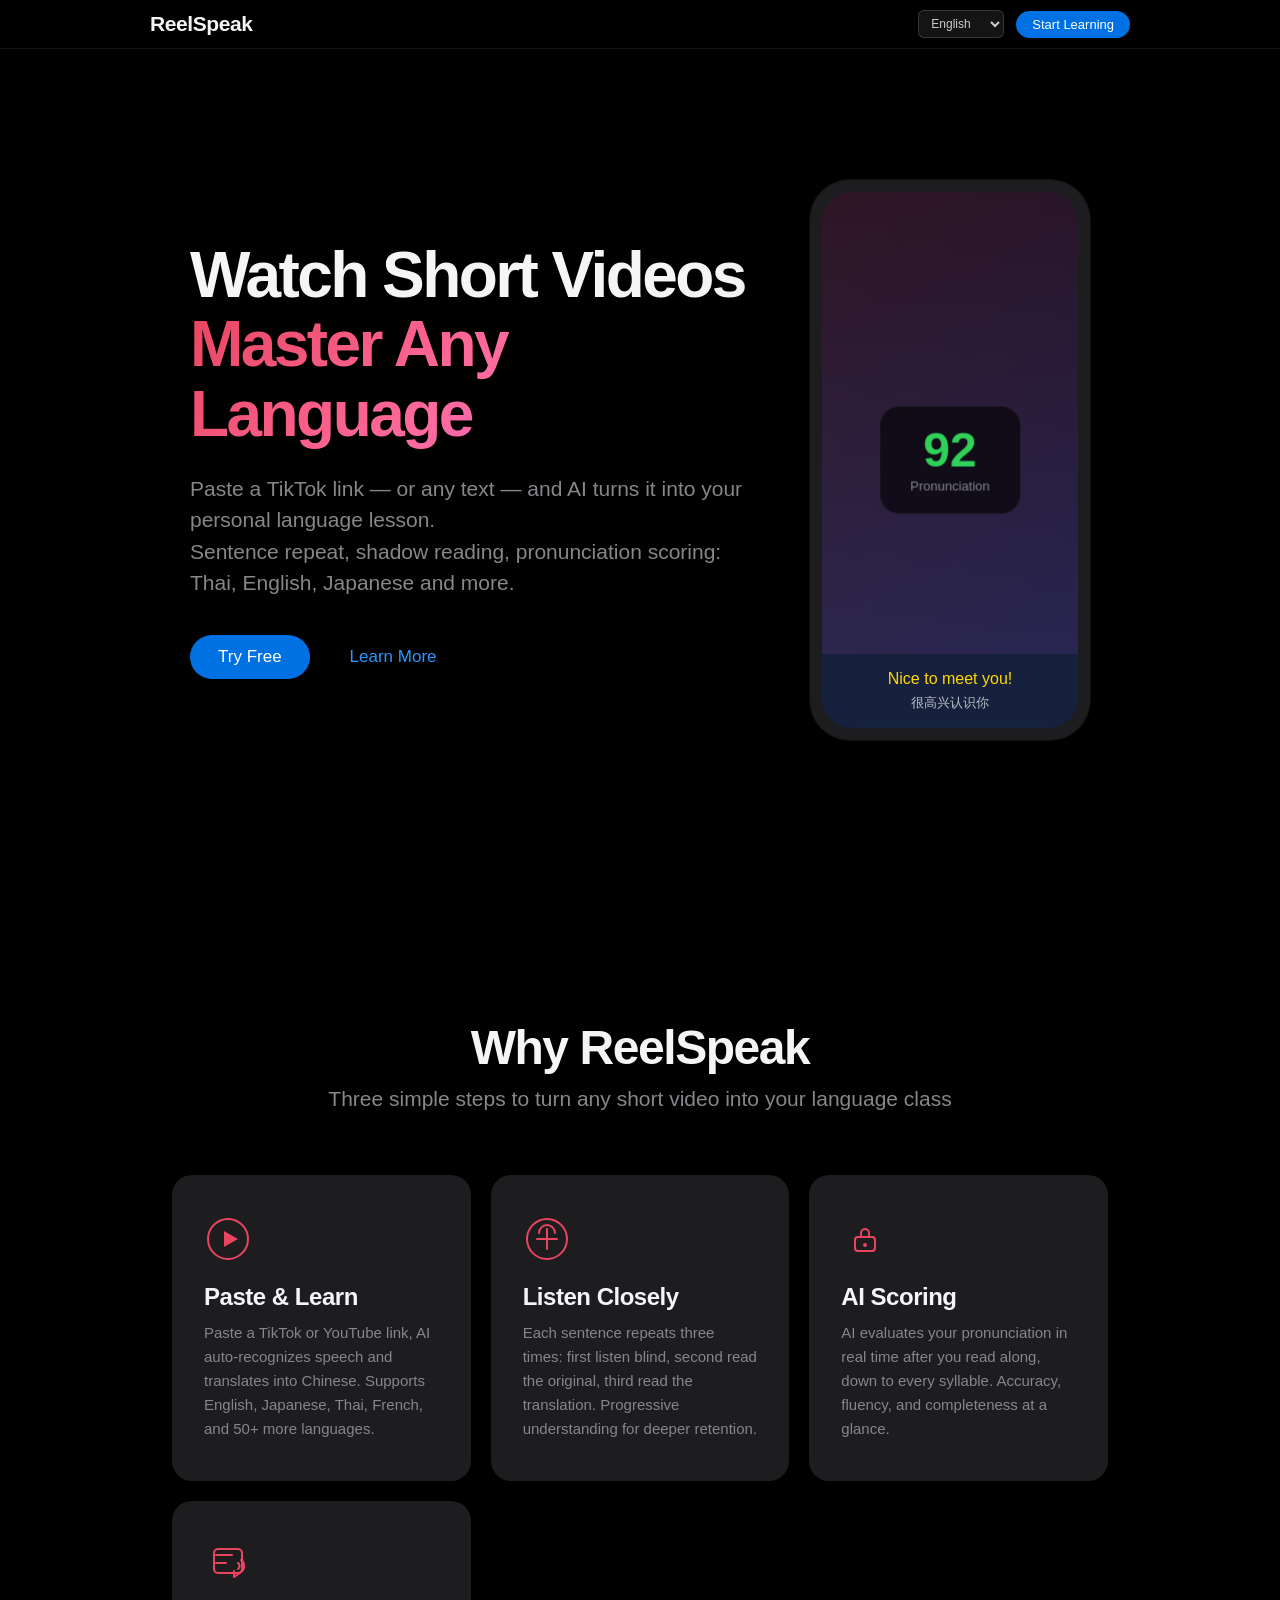
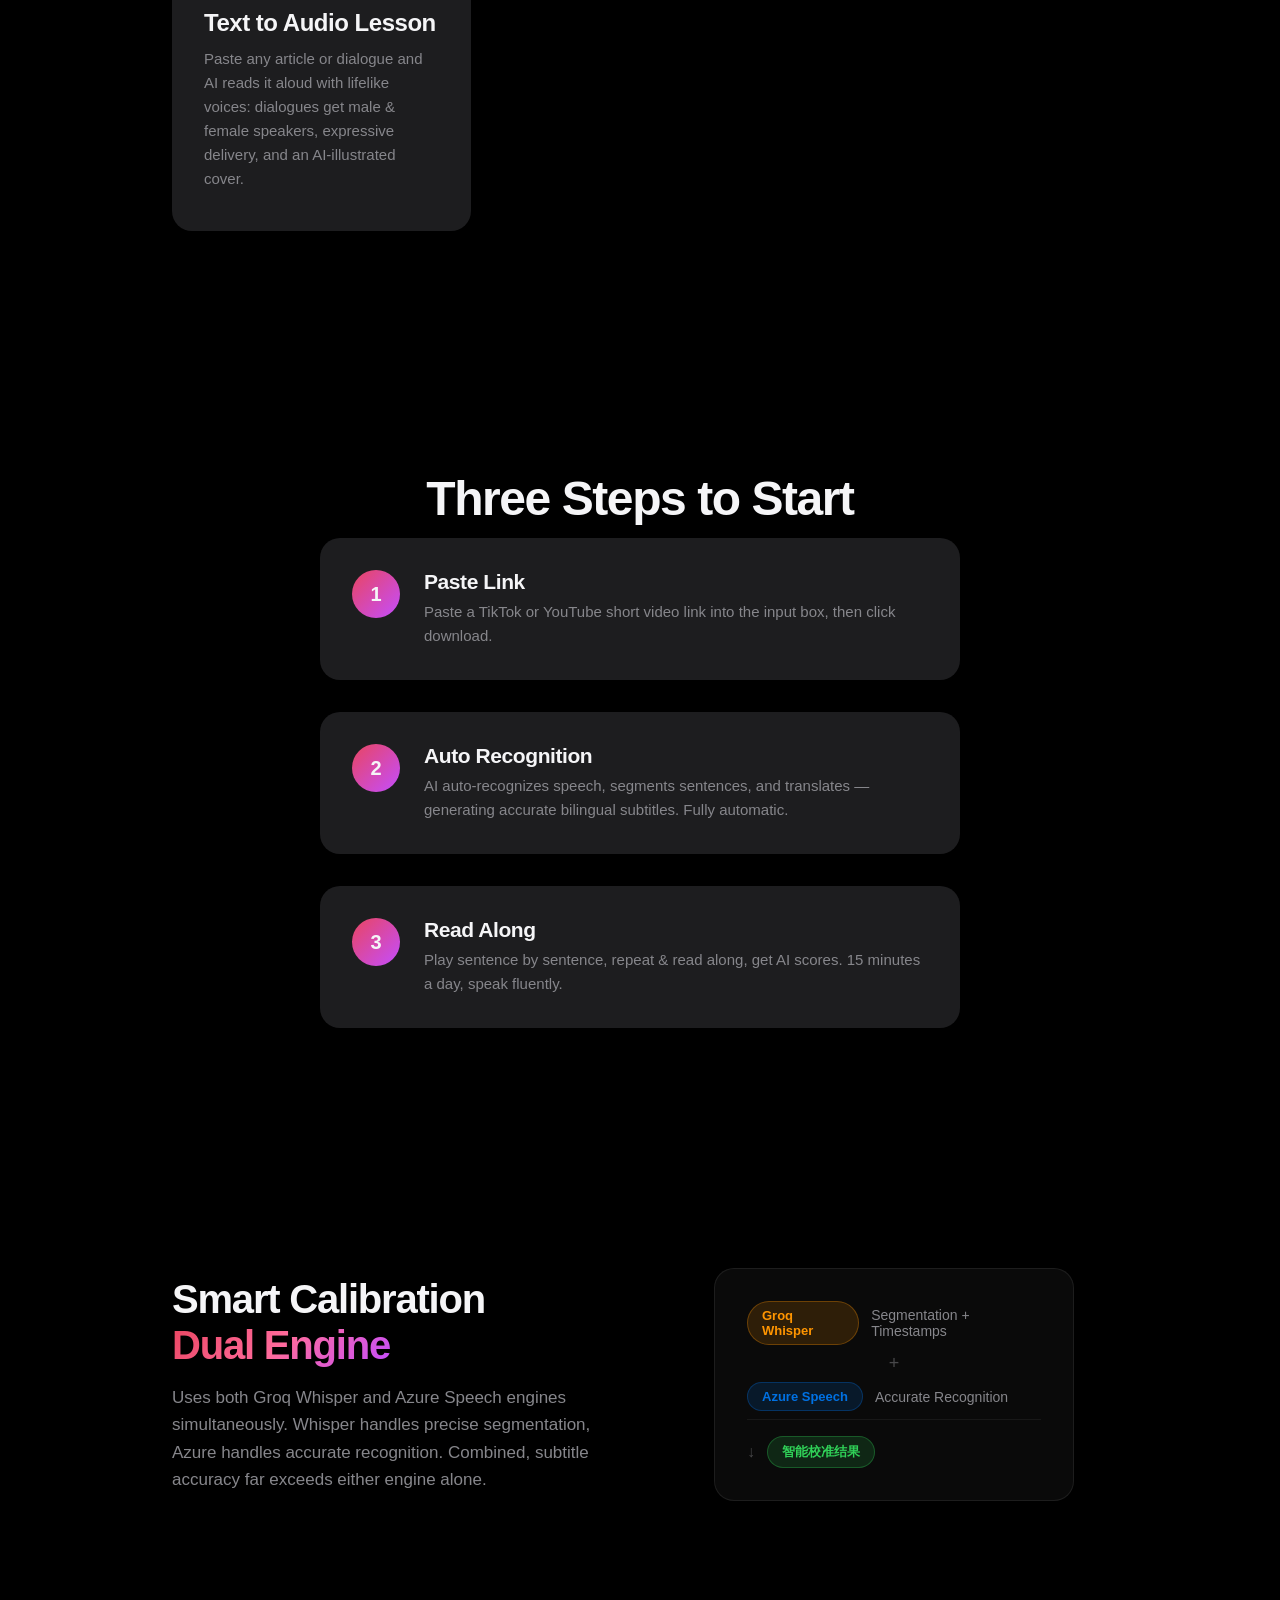
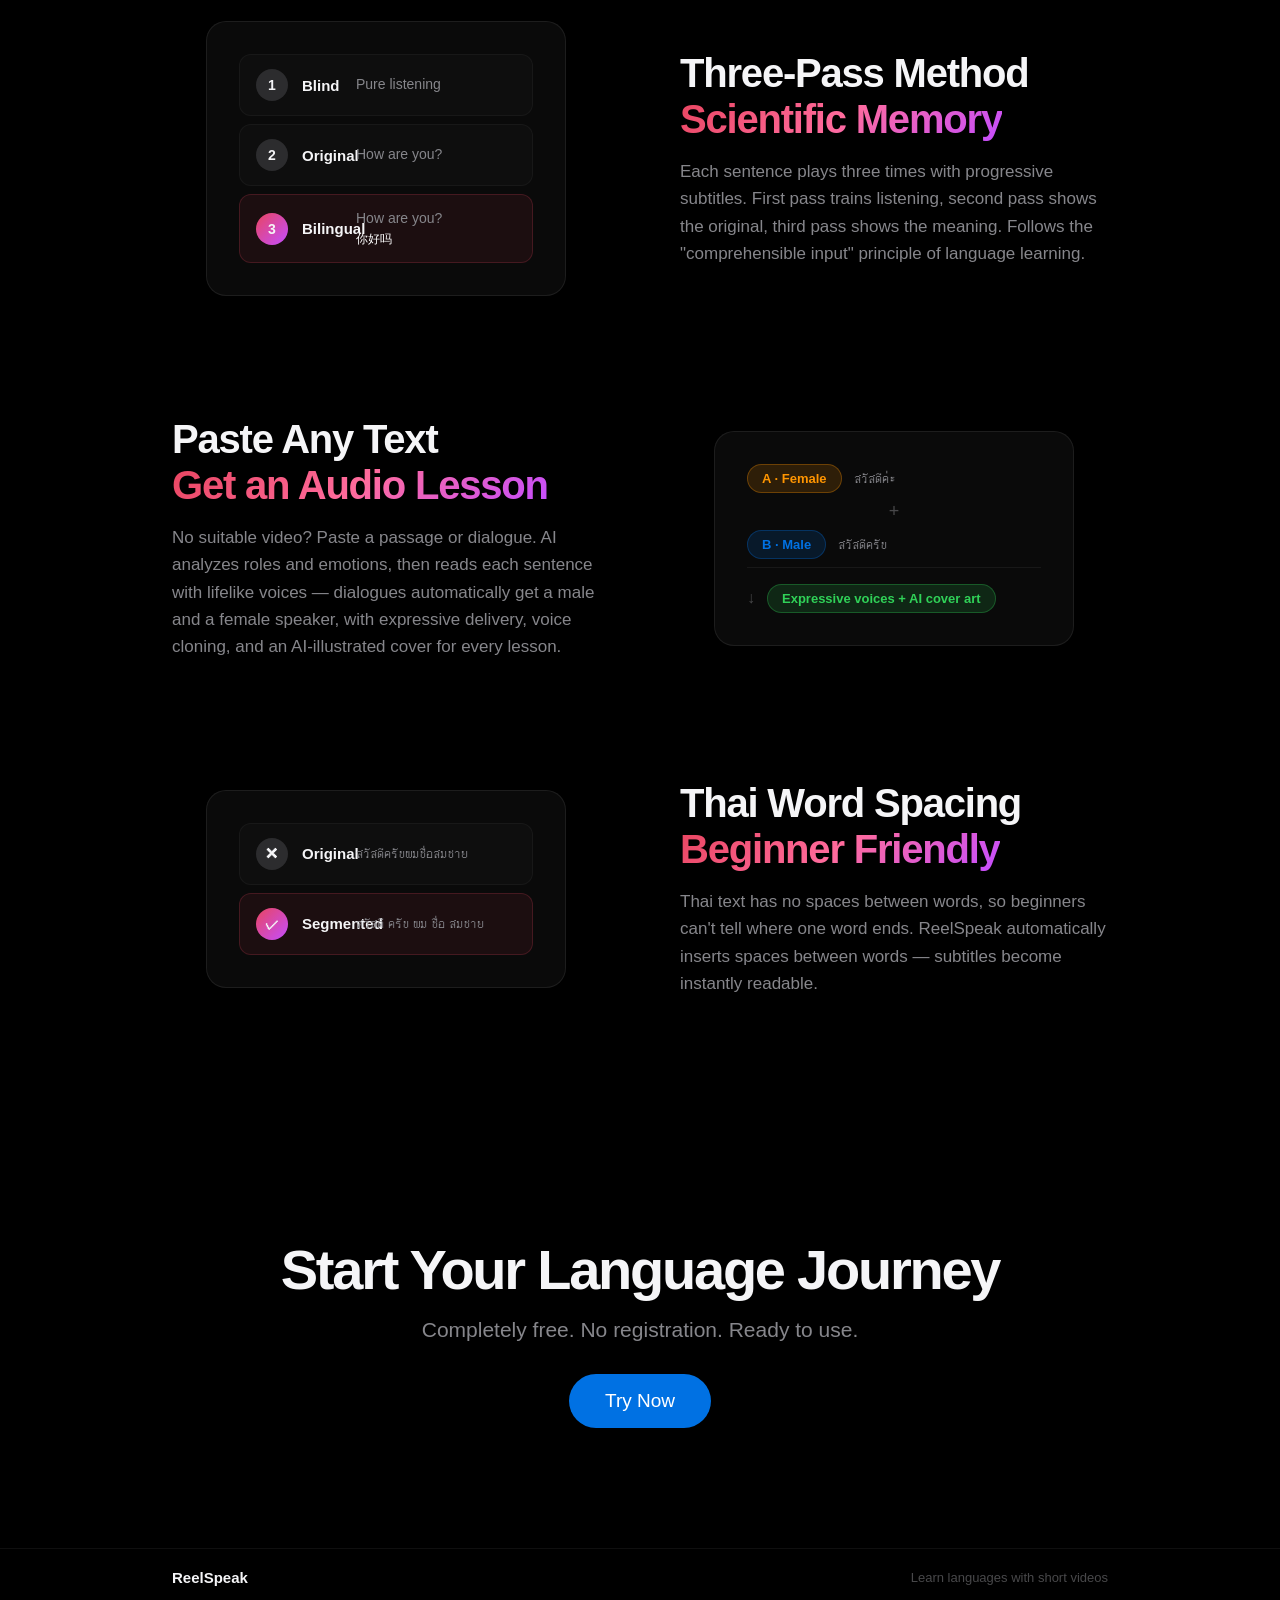
==== frontend/landing.html @ 30bfc543 "Fix the real cause of the vanishing local list: TDZ on LESSON_DB Visible diagnostics caught it: "Can" ====
<!DOCTYPE html>
<html lang="zh-CN">
<head>
    <meta charset="UTF-8">
    <meta name="viewport" content="width=device-width, initial-scale=1.0">
    <title>ReelSpeak — 用短视频学外语</title>
    <link rel="stylesheet" href="landing.css?v=20260708i">
</head>
<body>

<!-- 导航 -->
<nav class="nav">
    <div class="nav-inner">
        <a href="/" class="nav-logo">ReelSpeak</a>
        <div class="nav-right">
            <div class="lang-switcher">
                <select class="lang-switcher-select">
                    <option value="zh-CN">简体中文</option>
                    <option value="zh-TW">繁體中文</option>
                    <option value="en">English</option>
                    <option value="ja">日本語</option>
                    <option value="ko">한국어</option>
                </select>
            </div>
            <a href="/app" class="nav-cta" data-i18n="nav.cta">开始学习</a>
        </div>
    </div>
</nav>

<!-- Hero -->
<section class="hero">
    <div class="hero-content">
        <h1 class="hero-title">
            <span class="hero-line" data-i18n="hero.line1">刷着短视频</span>
            <span class="hero-line gradient-text" data-i18n="hero.line2">学会任何外语</span>
        </h1>
        <p class="hero-subtitle" data-i18n="hero.subtitle">
            粘贴一条 TikTok 链接，或一段课文，AI 变出你的专属外语课。<br>
            逐句复读、影子跟读、发音打分——泰语、英语、日语……统统搞定。
        </p>
        <div class="hero-actions">
            <a href="/app" class="btn-primary" data-i18n="hero.btn.try">免费体验</a>
            <a href="#how-it-works" class="btn-secondary" data-i18n="hero.btn.more">了解更多</a>
        </div>
    </div>
    <div class="hero-visual">
        <div class="phone-mockup">
            <div class="phone-screen">
                <div class="mock-video"></div>
                <div class="mock-subtitle">
                    <div class="mock-thai" data-i18n="hero.mock.subtitle">Nice to meet you!</div>
                    <div class="mock-cn" data-i18n="hero.mock.cn">很高兴认识你</div>
                </div>
                <div class="mock-score">
                    <span class="mock-score-num" data-i18n="hero.mock.score.num">92</span>
                    <span class="mock-score-label" data-i18n="hero.mock.score.label">发音评分</span>
                </div>
            </div>
        </div>
    </div>
</section>

<!-- 核心卖点 -->
<section class="features" id="features">
    <div class="section-inner">
        <h2 class="section-title" data-i18n="features.title">为什么选择 ReelSpeak</h2>
        <p class="section-desc" data-i18n="features.desc">三个简单步骤，将任何短视频变成你的外语课堂</p>

        <div class="feature-grid">
            <div class="feature-card">
                <div class="feature-icon">
                    <svg viewBox="0 0 48 48" fill="none"><circle cx="24" cy="24" r="20" stroke="currentColor" stroke-width="2"/><polygon points="20,16 34,24 20,32" fill="currentColor"/></svg>
                </div>
                <h3 data-i18n="feature.1.title">粘贴即学</h3>
                <p data-i18n="feature.1.desc">粘贴 TikTok、YouTube 链接，AI 自动识别语音并翻译成中文，支持英语、日语、泰语、法语等 50+ 种语言。</p>
            </div>

            <div class="feature-card">
                <div class="feature-icon">
                    <svg viewBox="0 0 48 48" fill="none"><path d="M14 24h20M24 14v20" stroke="currentColor" stroke-width="2" stroke-linecap="round"/><circle cx="24" cy="24" r="20" stroke="currentColor" stroke-width="2"/><path d="M16 18c0-4.4 3.6-8 8-8s8 3.6 8 8" stroke="currentColor" stroke-width="2" stroke-linecap="round"/></svg>
                </div>
                <h3 data-i18n="feature.2.title">逐句精听</h3>
                <p data-i18n="feature.2.desc">每句自动重复三遍：第一遍盲听、第二遍看原文、第三遍看翻译。渐进式理解，印象更深。</p>
            </div>

            <div class="feature-card">
                <div class="feature-icon">
                    <svg viewBox="0 0 48 48" fill="none"><rect x="14" y="22" width="20" height="14" rx="3" stroke="currentColor" stroke-width="2"/><path d="M20 22v-4a4 4 0 018 0v4" stroke="currentColor" stroke-width="2"/><circle cx="24" cy="30" r="2" fill="currentColor"/></svg>
                </div>
                <h3 data-i18n="feature.3.title">AI 评分</h3>
                <p data-i18n="feature.3.desc">跟读后 AI 实时评估你的发音，精确到每个音节。准确度、流利度、完整度一目了然。</p>
            </div>

            <div class="feature-card">
                <div class="feature-icon">
                    <svg viewBox="0 0 48 48" fill="none"><path d="M12 14h16M12 22h10" stroke="currentColor" stroke-width="2" stroke-linecap="round"/><rect x="10" y="8" width="28" height="24" rx="4" stroke="currentColor" stroke-width="2"/><path d="M30 30v6l6-4" stroke="currentColor" stroke-width="2" stroke-linecap="round" stroke-linejoin="round"/><path d="M34 22c2 1 2 5 0 6M37 19c4 2 4 10 0 12" stroke="currentColor" stroke-width="2" stroke-linecap="round"/></svg>
                </div>
                <h3 data-i18n="feature.4.title">文字变有声课</h3>
                <p data-i18n="feature.4.desc">粘贴任意文章或对话，AI 用真人感声音朗读成课程：对话自动男女双声、按情感演绎，还配上 AI 插画封面。</p>
            </div>
        </div>
    </div>
</section>

<!-- 使用流程 -->
<section class="how-it-works" id="how-it-works">
    <div class="section-inner">
        <h2 class="section-title" data-i18n="steps.title">三步开始学习</h2>

        <div class="steps">
            <div class="step-item">
                <div class="step-num">1</div>
                <div class="step-content">
                    <h3 data-i18n="step.1.title">粘贴链接</h3>
                    <p data-i18n="step.1.desc">将 TikTok 或 YouTube 短视频链接粘贴到输入框，点击下载。</p>
                </div>
            </div>

            <div class="step-item">
                <div class="step-num">2</div>
                <div class="step-content">
                    <h3 data-i18n="step.2.title">自动识别</h3>
                    <p data-i18n="step.2.desc">AI 自动识别语音、断句、翻译，生成精准的双语字幕。全程无需手动操作。</p>
                </div>
            </div>

            <div class="step-item">
                <div class="step-num">3</div>
                <div class="step-content">
                    <h3 data-i18n="step.3.title">跟读练习</h3>
                    <p data-i18n="step.3.desc">逐句播放、重复跟读、AI 打分。每天 15 分钟，外语脱口而出。</p>
                </div>
            </div>
        </div>
    </div>
</section>

<!-- 功能亮点 -->
<section class="highlights">
    <div class="section-inner">
        <div class="highlight-row">
            <div class="highlight-text">
                <h2 data-i18n="highlight.1.title">智能校准<br><span class="gradient-text">双引擎识别</span></h2>
                <p data-i18n="highlight.1.desc">同时调用 Groq Whisper 和 Azure Speech 两个引擎。Whisper 负责精准断句，Azure 负责准确识别。两者结合，字幕准确率远超单一引擎。</p>
            </div>
            <div class="highlight-visual">
                <div class="glass-card">
                    <div class="engine-row">
                        <span class="engine-tag groq">Groq Whisper</span>
                        <span class="engine-desc" data-i18n="highlight.1.engine1.desc">断句 + 时间戳</span>
                    </div>
                    <div class="engine-plus">+</div>
                    <div class="engine-row">
                        <span class="engine-tag azure">Azure Speech</span>
                        <span class="engine-desc" data-i18n="highlight.1.engine2.desc">精准识别文本</span>
                    </div>
                    <div class="engine-result">
                        <span class="engine-arrow">↓</span>
                        <span class="engine-tag combined">智能校准结果</span>
                    </div>
                </div>
            </div>
        </div>

        <div class="highlight-row reverse">
            <div class="highlight-text">
                <h2 data-i18n="highlight.2.title">三遍学习法<br><span class="gradient-text">科学记忆</span></h2>
                <p data-i18n="highlight.2.desc">每句自动播放三遍，字幕渐进显示。第一遍锻炼听力，第二遍对照原文，第三遍理解含义。符合语言学习的"可理解性输入"原则。</p>
            </div>
            <div class="highlight-visual">
                <div class="glass-card">
                    <div class="pass-item">
                        <span class="pass-num">1</span>
                        <span class="pass-label" data-i18n="highlight.2.pass1.label">盲听</span>
                        <span class="pass-desc" data-i18n="highlight.2.pass1.desc">纯听力训练</span>
                    </div>
                    <div class="pass-item">
                        <span class="pass-num">2</span>
                        <span class="pass-label" data-i18n="highlight.2.pass2.label">原文</span>
                        <span class="pass-desc">How are you?</span>
                    </div>
                    <div class="pass-item active">
                        <span class="pass-num">3</span>
                        <span class="pass-label" data-i18n="highlight.2.pass3.label">双语</span>
                        <span class="pass-desc">How are you?<br><small>你好吗</small></span>
                    </div>
                </div>
            </div>
        </div>

        <div class="highlight-row">
            <div class="highlight-text">
                <h2 data-i18n="highlight.3.title">粘贴课文<br><span class="gradient-text">秒变有声课程</span></h2>
                <p data-i18n="highlight.3.desc">没有合适的视频？把课文或对话直接粘贴进来。AI 分析角色和情感，用逼真人声逐句朗读——对话自动分配男声女声，支持情感演绎和声音克隆，每课还配一张 AI 手绘封面。</p>
            </div>
            <div class="highlight-visual">
                <div class="glass-card">
                    <div class="engine-row">
                        <span class="engine-tag groq" data-i18n="highlight.3.va">A · 女声</span>
                        <span class="engine-desc">สวัสดีค่ะ</span>
                    </div>
                    <div class="engine-plus">+</div>
                    <div class="engine-row">
                        <span class="engine-tag azure" data-i18n="highlight.3.vb">B · 男声</span>
                        <span class="engine-desc">สวัสดีครับ</span>
                    </div>
                    <div class="engine-result">
                        <span class="engine-arrow">↓</span>
                        <span class="engine-tag combined" data-i18n="highlight.3.result">情感朗读 + AI 插画封面</span>
                    </div>
                </div>
            </div>
        </div>

        <div class="highlight-row reverse">
            <div class="highlight-text">
                <h2 data-i18n="highlight.4.title">泰语按词分空格<br><span class="gradient-text">初学者友好</span></h2>
                <p data-i18n="highlight.4.desc">泰语原文单词之间没有空格，新手根本不知道在哪里断词。ReelSpeak 自动在词与词之间加上空格，字幕结构一眼看懂，跟读定位更轻松。</p>
            </div>
            <div class="highlight-visual">
                <div class="glass-card">
                    <div class="pass-item">
                        <span class="pass-num">✕</span>
                        <span class="pass-label" data-i18n="highlight.4.before">原始</span>
                        <span class="pass-desc">สวัสดีครับผมชื่อสมชาย</span>
                    </div>
                    <div class="pass-item active">
                        <span class="pass-num">✓</span>
                        <span class="pass-label" data-i18n="highlight.4.after">分词后</span>
                        <span class="pass-desc">สวัสดี ครับ ผม ชื่อ สมชาย</span>
                    </div>
                </div>
            </div>
        </div>
    </div>
</section>

<!-- CTA -->
<section class="cta">
    <div class="section-inner">
        <h2 class="cta-title" data-i18n="cta.title">开始你的外语学习之旅</h2>
        <p class="cta-desc" data-i18n="cta.desc">完全免费，无需注册，打开即用。</p>
        <a href="/app" class="btn-primary btn-large" data-i18n="cta.btn">立即体验</a>
    </div>
</section>

<!-- Footer -->
<footer class="footer">
    <div class="footer-inner">
        <span class="footer-logo">ReelSpeak</span>
        <span class="footer-copy" data-i18n="footer.copy">用短视频学外语</span>
    </div>
</footer>

<!-- i18n + 滚动动画 -->
<script src="i18n.js?v=20260708i"></script>
<script>
I18N.init();

// 语言切换下拉框
document.querySelectorAll(".lang-switcher-select").forEach(sel => {
    sel.addEventListener("change", () => {
        I18N.setLang(sel.value);
    });
});

// 滚动动画
const observer = new IntersectionObserver((entries) => {
    entries.forEach(entry => {
        if (entry.isIntersecting) {
            entry.target.classList.add('visible');
        }
    });
}, { threshold: 0.1 });

document.querySelectorAll('.feature-card, .step-item, .highlight-row, .cta').forEach(el => {
    observer.observe(el);
});
</script>

</body>
</html>
---- frontend/landing.css ----
/* ==========================================
   ReelSpeak Landing Page — Apple Design Language
   ========================================== */

* {
    margin: 0;
    padding: 0;
    box-sizing: border-box;
}

html {
    scroll-behavior: smooth;
}

body {
    font-family: -apple-system, BlinkMacSystemFont, "SF Pro Display", "SF Pro Text",
        "Helvetica Neue", "PingFang SC", sans-serif;
    background: #000;
    color: #f5f5f7;
    -webkit-font-smoothing: antialiased;
    overflow-x: hidden;
}

/* ==========================================
   导航
   ========================================== */
.nav {
    position: fixed;
    top: 0;
    left: 0;
    right: 0;
    z-index: 1000;
    background: rgba(0, 0, 0, 0.72);
    backdrop-filter: saturate(180%) blur(20px);
    -webkit-backdrop-filter: saturate(180%) blur(20px);
    border-bottom: 0.5px solid rgba(255, 255, 255, 0.08);
}

.nav-inner {
    max-width: 1024px;
    margin: 0 auto;
    padding: 0 22px;
    height: 48px;
    display: flex;
    align-items: center;
    justify-content: space-between;
}

.nav-logo {
    font-size: 21px;
    font-weight: 700;
    color: #f5f5f7;
    text-decoration: none;
    letter-spacing: -0.02em;
}

.nav-cta {
    font-size: 13px;
    color: #fff;
    background: #0071e3;
    padding: 6px 16px;
    border-radius: 980px;
    text-decoration: none;
    transition: background 0.2s;
}

.nav-right {
    display: flex;
    align-items: center;
    gap: 12px;
}

.lang-switcher {
    display: flex;
    gap: 2px;
}

.lang-switcher-select {
    background: rgba(255,255,255,0.08);
    color: #ccc;
    border: 1px solid rgba(255,255,255,0.15);
    padding: 5px 8px;
    font-size: 12px;
    cursor: pointer;
    border-radius: 6px;
}

.nav-cta:hover {
    background: #0077ed;
}

/* ==========================================
   通用
   ========================================== */
.section-inner {
    max-width: 980px;
    margin: 0 auto;
    padding: 0 22px;
}

.section-title {
    font-size: 48px;
    font-weight: 700;
    letter-spacing: -0.03em;
    text-align: center;
    margin-bottom: 12px;
}

.section-desc {
    font-size: 21px;
    color: #86868b;
    text-align: center;
    margin-bottom: 64px;
    font-weight: 400;
}

.gradient-text {
    background: linear-gradient(135deg, #e94560, #ff6b9d, #c44dff);
    -webkit-background-clip: text;
    -webkit-text-fill-color: transparent;
    background-clip: text;
}

/* 滚动动画 */
.feature-card,
.step-item,
.highlight-row,
.cta {
    opacity: 0;
    transform: translateY(30px);
    transition: opacity 0.8s ease, transform 0.8s ease;
}

.feature-card.visible,
.step-item.visible,
.highlight-row.visible,
.cta.visible {
    opacity: 1;
    transform: translateY(0);
}

.feature-card:nth-child(2) { transition-delay: 0.1s; }
.feature-card:nth-child(3) { transition-delay: 0.2s; }
.step-item:nth-child(2) { transition-delay: 0.15s; }
.step-item:nth-child(3) { transition-delay: 0.3s; }

/* ==========================================
   按钮
   ========================================== */
.btn-primary {
    display: inline-block;
    font-size: 17px;
    font-weight: 500;
    color: #fff;
    background: #0071e3;
    padding: 12px 28px;
    border-radius: 980px;
    text-decoration: none;
    transition: background 0.2s;
}

.btn-primary:hover {
    background: #0077ed;
}

.btn-primary.btn-large {
    font-size: 19px;
    padding: 16px 36px;
}

.btn-secondary {
    display: inline-block;
    font-size: 17px;
    font-weight: 500;
    color: #2997ff;
    text-decoration: none;
    padding: 12px 28px;
    transition: color 0.2s;
}

.btn-secondary:hover {
    color: #6cb7ff;
}

/* ==========================================
   Hero
   ========================================== */
.hero {
    min-height: 100vh;
    display: flex;
    align-items: center;
    justify-content: center;
    padding: 100px 22px 80px;
    gap: 60px;
    max-width: 1200px;
    margin: 0 auto;
}

.hero-content {
    flex: 1;
    max-width: 560px;
}

.hero-title {
    font-size: 64px;
    font-weight: 700;
    line-height: 1.08;
    letter-spacing: -0.04em;
    margin-bottom: 24px;
}

.hero-line {
    display: block;
}

.hero-subtitle {
    font-size: 21px;
    line-height: 1.5;
    color: #86868b;
    margin-bottom: 36px;
    font-weight: 400;
}

.hero-actions {
    display: flex;
    gap: 12px;
    align-items: center;
}

/* 手机模型 */
.hero-visual {
    flex-shrink: 0;
}

.phone-mockup {
    width: 280px;
    height: 560px;
    background: #1d1d1f;
    border-radius: 40px;
    padding: 12px;
    box-shadow:
        0 0 0 1px rgba(255, 255, 255, 0.06),
        0 40px 80px rgba(0, 0, 0, 0.5);
    position: relative;
}

.phone-screen {
    width: 100%;
    height: 100%;
    background: linear-gradient(180deg, #1a1a2e 0%, #16213e 100%);
    border-radius: 30px;
    overflow: hidden;
    display: flex;
    flex-direction: column;
    position: relative;
}

.mock-video {
    flex: 1;
    background:
        linear-gradient(135deg, rgba(233, 69, 96, 0.15), rgba(196, 77, 255, 0.1)),
        linear-gradient(180deg, #0d0d1a, #16213e);
    display: flex;
    align-items: center;
    justify-content: center;
}

.mock-subtitle {
    padding: 16px 20px;
    text-align: center;
}

.mock-thai {
    font-size: 16px;
    color: #ffd700;
    margin-bottom: 6px;
    font-weight: 500;
}

.mock-cn {
    font-size: 13px;
    color: rgba(255, 255, 255, 0.7);
}

.mock-score {
    position: absolute;
    top: 50%;
    left: 50%;
    transform: translate(-50%, -50%);
    display: flex;
    flex-direction: column;
    align-items: center;
    background: rgba(0, 0, 0, 0.6);
    backdrop-filter: blur(20px);
    -webkit-backdrop-filter: blur(20px);
    padding: 20px 30px;
    border-radius: 20px;
    border: 0.5px solid rgba(255, 255, 255, 0.1);
}

.mock-score-num {
    font-size: 48px;
    font-weight: 700;
    color: #30d158;
    line-height: 1;
}

.mock-score-label {
    font-size: 13px;
    color: #86868b;
    margin-top: 4px;
}

/* ==========================================
   功能卡片
   ========================================== */
.features {
    padding: 120px 0;
    background: #000;
}

.feature-grid {
    display: grid;
    grid-template-columns: repeat(auto-fit, minmax(240px, 1fr));
    gap: 20px;
}

.feature-card {
    background: #1d1d1f;
    border-radius: 20px;
    padding: 40px 32px;
    transition: opacity 0.8s ease, transform 0.8s ease;
}

.feature-icon {
    width: 48px;
    height: 48px;
    color: #e94560;
    margin-bottom: 20px;
}

.feature-icon svg {
    width: 100%;
    height: 100%;
}

.feature-card h3 {
    font-size: 24px;
    font-weight: 700;
    margin-bottom: 10px;
    letter-spacing: -0.02em;
}

.feature-card p {
    font-size: 15px;
    line-height: 1.6;
    color: #86868b;
}

/* ==========================================
   使用流程
   ========================================== */
.how-it-works {
    padding: 120px 0;
    background: #000;
}

.steps {
    max-width: 640px;
    margin: 0 auto;
    display: flex;
    flex-direction: column;
    gap: 32px;
}

.step-item {
    display: flex;
    align-items: flex-start;
    gap: 24px;
    padding: 32px;
    background: #1d1d1f;
    border-radius: 20px;
}

.step-num {
    width: 48px;
    height: 48px;
    background: linear-gradient(135deg, #e94560, #c44dff);
    border-radius: 50%;
    display: flex;
    align-items: center;
    justify-content: center;
    font-size: 20px;
    font-weight: 700;
    flex-shrink: 0;
}

.step-content h3 {
    font-size: 21px;
    font-weight: 700;
    margin-bottom: 6px;
    letter-spacing: -0.02em;
}

.step-content p {
    font-size: 15px;
    line-height: 1.6;
    color: #86868b;
}

/* ==========================================
   功能亮点
   ========================================== */
.highlights {
    padding: 120px 0;
    background: #000;
}

.highlight-row {
    display: flex;
    align-items: center;
    gap: 80px;
    margin-bottom: 120px;
}

.highlight-row:last-child {
    margin-bottom: 0;
}

.highlight-row.reverse {
    flex-direction: row-reverse;
}

.highlight-text {
    flex: 1;
}

.highlight-text h2 {
    font-size: 40px;
    font-weight: 700;
    line-height: 1.15;
    letter-spacing: -0.03em;
    margin-bottom: 16px;
}

.highlight-text p {
    font-size: 17px;
    line-height: 1.6;
    color: #86868b;
}

.highlight-visual {
    flex: 1;
    display: flex;
    justify-content: center;
}

.glass-card {
    background: rgba(255, 255, 255, 0.04);
    backdrop-filter: blur(20px);
    -webkit-backdrop-filter: blur(20px);
    border: 0.5px solid rgba(255, 255, 255, 0.08);
    border-radius: 20px;
    padding: 32px;
    width: 100%;
    max-width: 360px;
}

/* 双引擎卡片 */
.engine-row {
    display: flex;
    align-items: center;
    gap: 12px;
    margin-bottom: 8px;
}

.engine-tag {
    font-size: 13px;
    font-weight: 600;
    padding: 6px 14px;
    border-radius: 980px;
}

.engine-tag.groq {
    background: rgba(255, 149, 0, 0.15);
    color: #ff9500;
    border: 0.5px solid rgba(255, 149, 0, 0.3);
}

.engine-tag.azure {
    background: rgba(0, 113, 227, 0.15);
    color: #0071e3;
    border: 0.5px solid rgba(0, 113, 227, 0.3);
}

.engine-tag.combined {
    background: rgba(48, 209, 88, 0.15);
    color: #30d158;
    border: 0.5px solid rgba(48, 209, 88, 0.3);
}

.engine-desc {
    font-size: 14px;
    color: #86868b;
}

.engine-plus {
    text-align: center;
    font-size: 18px;
    color: #48484a;
    margin: 8px 0;
}

.engine-result {
    display: flex;
    align-items: center;
    gap: 12px;
    margin-top: 8px;
    padding-top: 16px;
    border-top: 0.5px solid rgba(255, 255, 255, 0.06);
}

.engine-arrow {
    color: #48484a;
    font-size: 16px;
}

/* 三遍学习法卡片 */
.pass-item {
    display: flex;
    align-items: center;
    gap: 14px;
    padding: 14px 16px;
    border-radius: 12px;
    margin-bottom: 8px;
    background: rgba(255, 255, 255, 0.02);
    border: 0.5px solid rgba(255, 255, 255, 0.04);
    transition: all 0.3s;
}

.pass-item:last-child {
    margin-bottom: 0;
}

.pass-item.active {
    background: rgba(233, 69, 96, 0.08);
    border-color: rgba(233, 69, 96, 0.2);
}

.pass-num {
    width: 32px;
    height: 32px;
    border-radius: 50%;
    background: #2c2c2e;
    display: flex;
    align-items: center;
    justify-content: center;
    font-size: 14px;
    font-weight: 700;
    flex-shrink: 0;
}

.pass-item.active .pass-num {
    background: linear-gradient(135deg, #e94560, #c44dff);
}

.pass-label {
    font-size: 15px;
    font-weight: 600;
    width: 40px;
    flex-shrink: 0;
}

.pass-desc {
    font-size: 14px;
    color: #86868b;
    line-height: 1.4;
}

.pass-desc small {
    color: #fff;
    font-size: 12px;
}

/* ==========================================
   CTA
   ========================================== */
.cta {
    padding: 120px 0;
    text-align: center;
    background: #000;
}

.cta-title {
    font-size: 56px;
    font-weight: 700;
    letter-spacing: -0.04em;
    margin-bottom: 16px;
}

.cta-desc {
    font-size: 21px;
    color: #86868b;
    margin-bottom: 32px;
}

/* ==========================================
   Footer
   ========================================== */
.footer {
    padding: 20px 0;
    border-top: 0.5px solid rgba(255, 255, 255, 0.06);
    background: #000;
}

.footer-inner {
    max-width: 980px;
    margin: 0 auto;
    padding: 0 22px;
    display: flex;
    align-items: center;
    justify-content: space-between;
}

.footer-logo {
    font-size: 15px;
    font-weight: 700;
    color: #f5f5f7;
}

.footer-copy {
    font-size: 13px;
    color: #48484a;
}

/* ==========================================
   响应式
   ========================================== */
@media (max-width: 1024px) {
    .hero {
        flex-direction: column;
        text-align: center;
        padding-top: 120px;
        gap: 48px;
    }

    .hero-actions {
        justify-content: center;
    }

    .highlight-row,
    .highlight-row.reverse {
        flex-direction: column;
        gap: 40px;
        text-align: center;
    }
}

@media (max-width: 768px) {
    .hero-title {
        font-size: 44px;
    }

    .hero-subtitle {
        font-size: 17px;
    }

    .section-title {
        font-size: 36px;
    }

    .section-desc {
        font-size: 17px;
        margin-bottom: 40px;
    }

    .feature-grid {
        grid-template-columns: 1fr;
        gap: 16px;
    }

    .feature-card {
        padding: 28px 24px;
    }

    .phone-mockup {
        width: 240px;
        height: 480px;
    }

    .highlight-text h2 {
        font-size: 32px;
    }

    .cta-title {
        font-size: 36px;
    }

    .features,
    .how-it-works,
    .highlights,
    .cta {
        padding: 80px 0;
    }

    .highlight-row {
        margin-bottom: 80px;
    }

    .step-item {
        padding: 24px;
    }
}

@media (max-width: 480px) {
    .hero-title {
        font-size: 36px;
    }

    .section-title {
        font-size: 28px;
    }

    .hero-actions {
        flex-direction: column;
        gap: 8px;
    }

    .cta-title {
        font-size: 28px;
    }
}
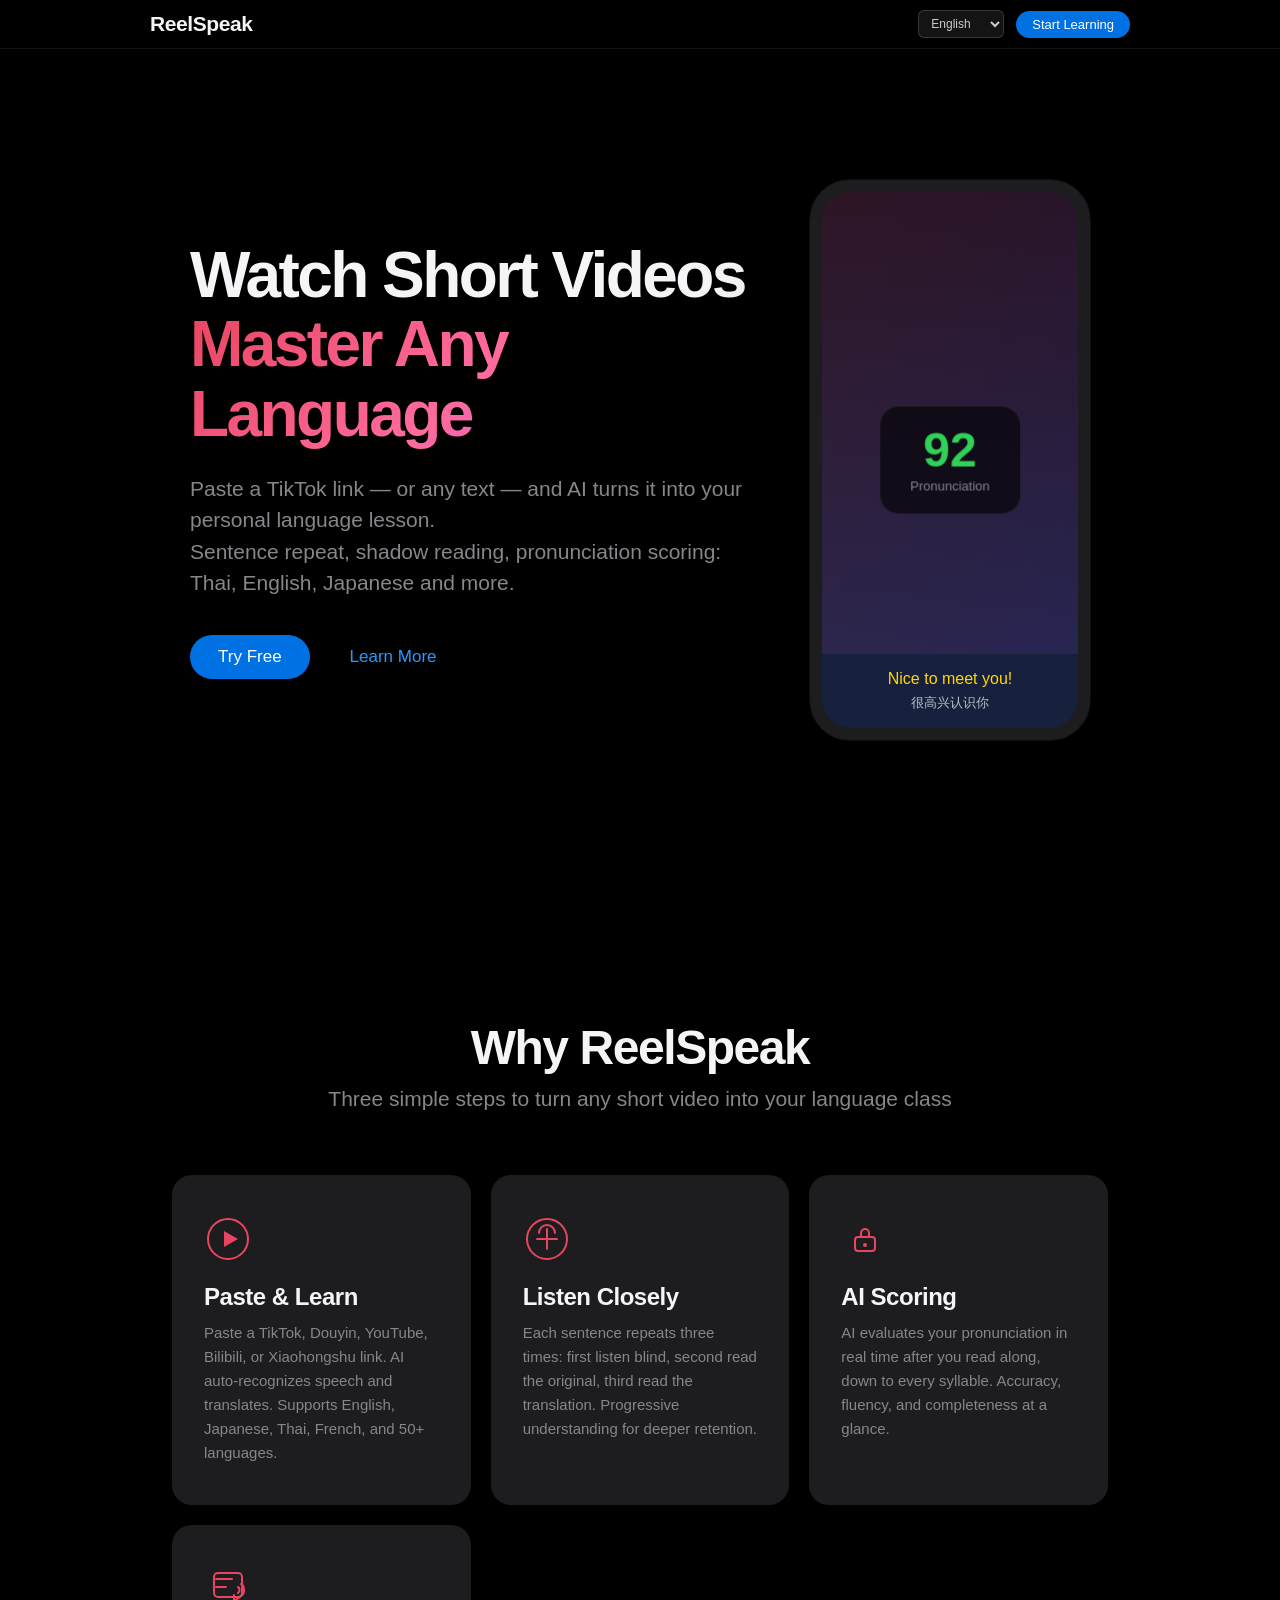
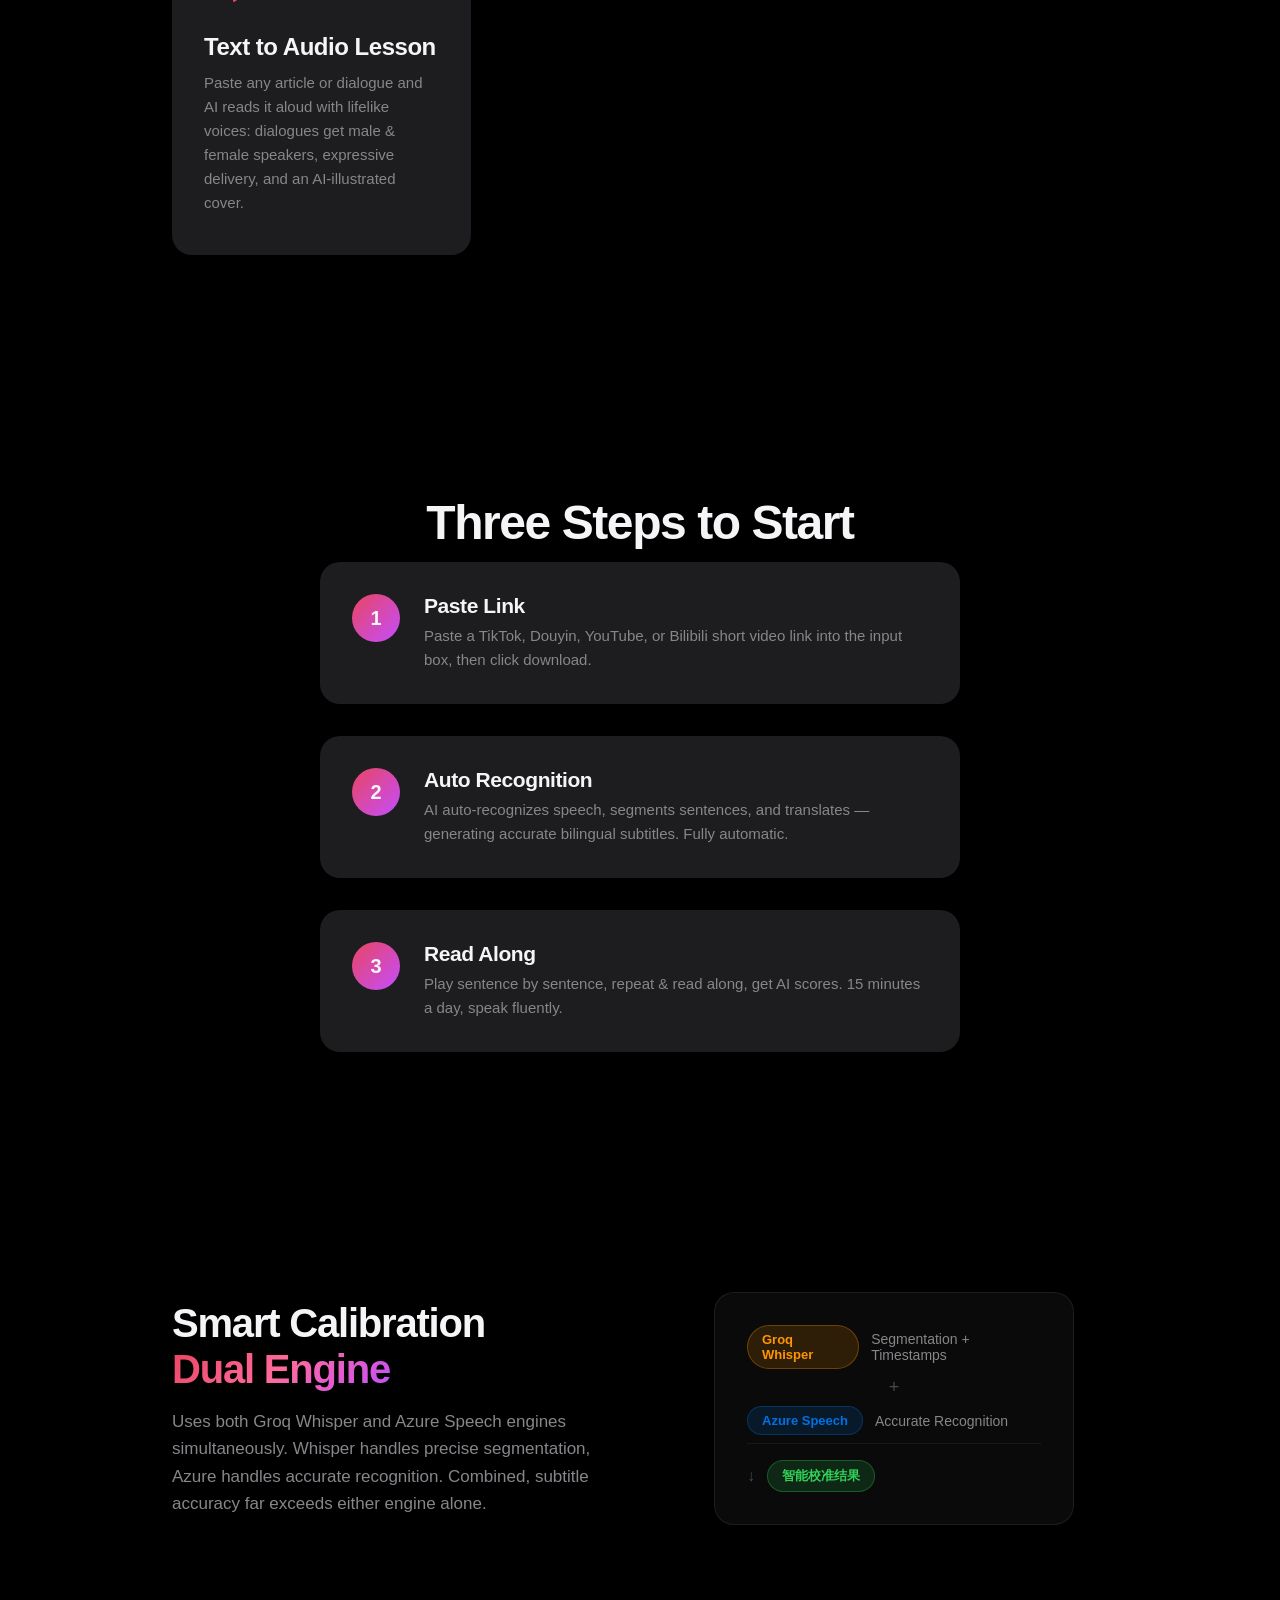
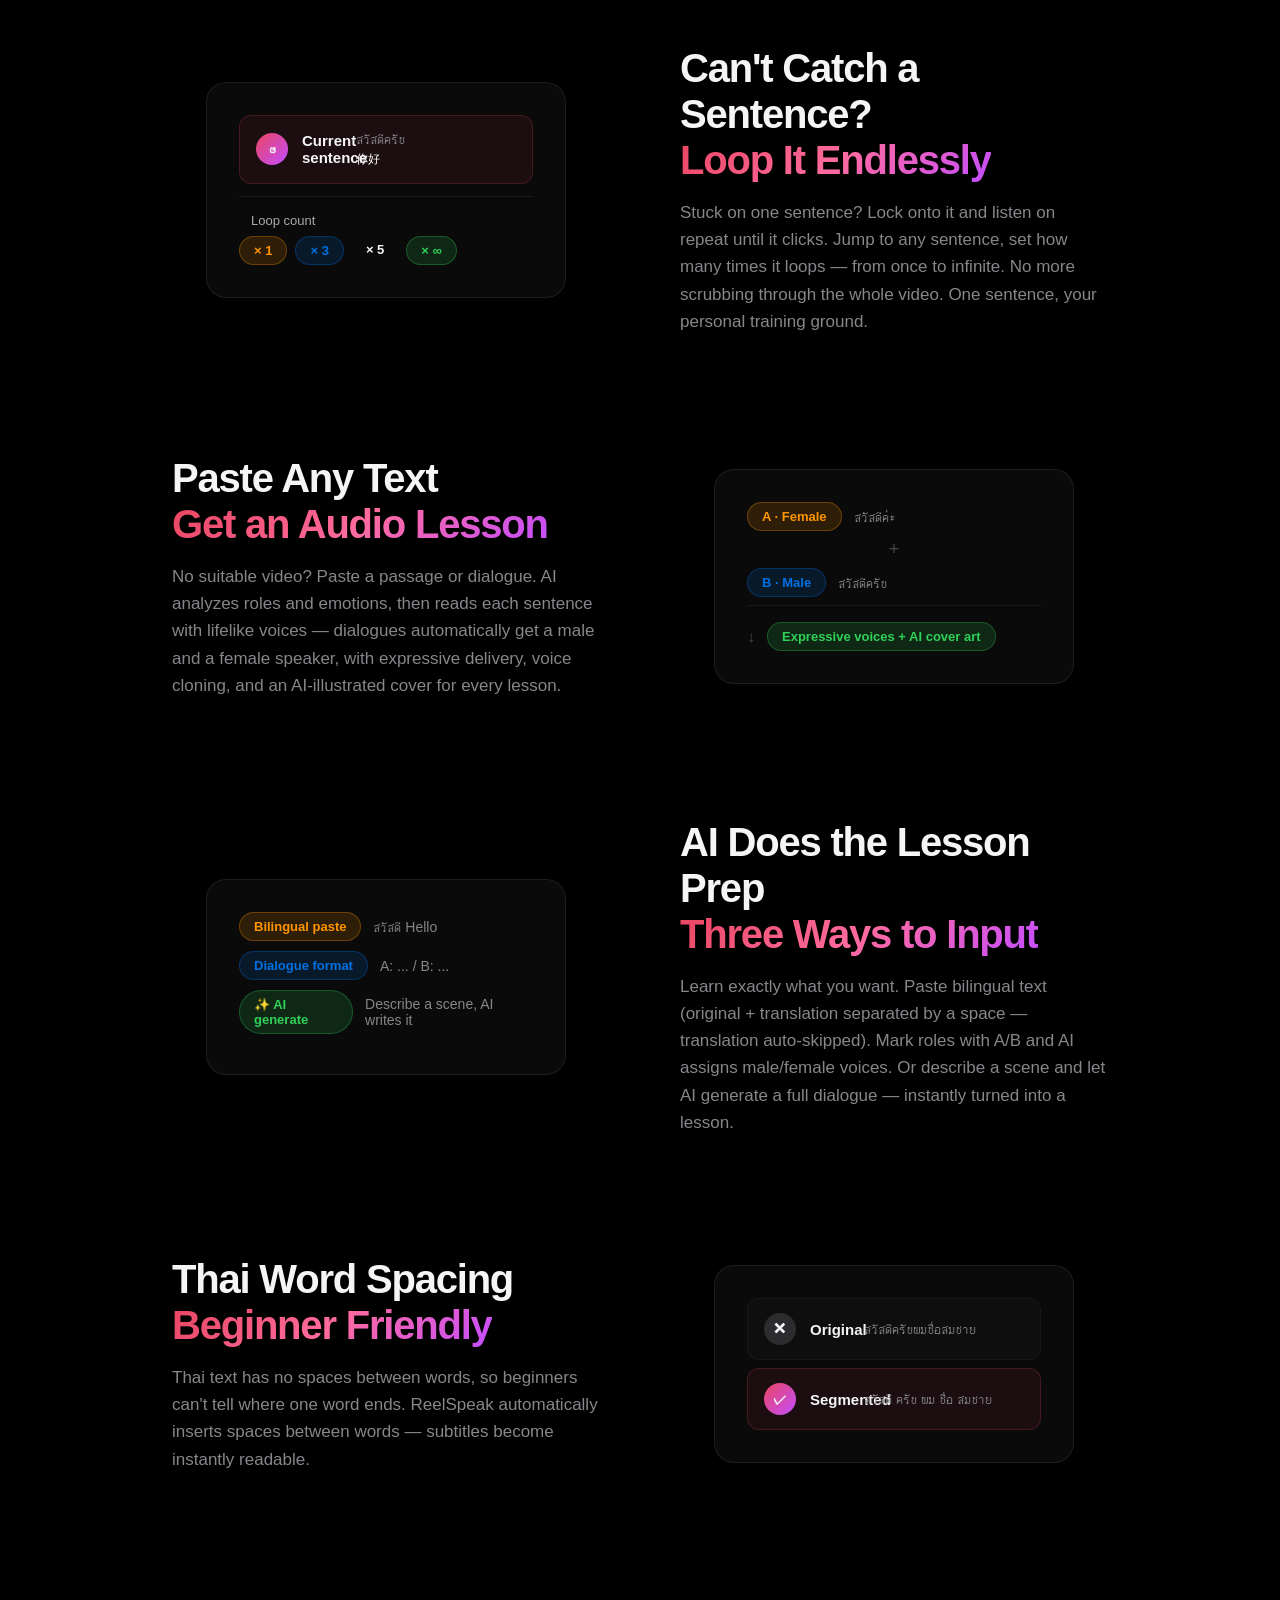
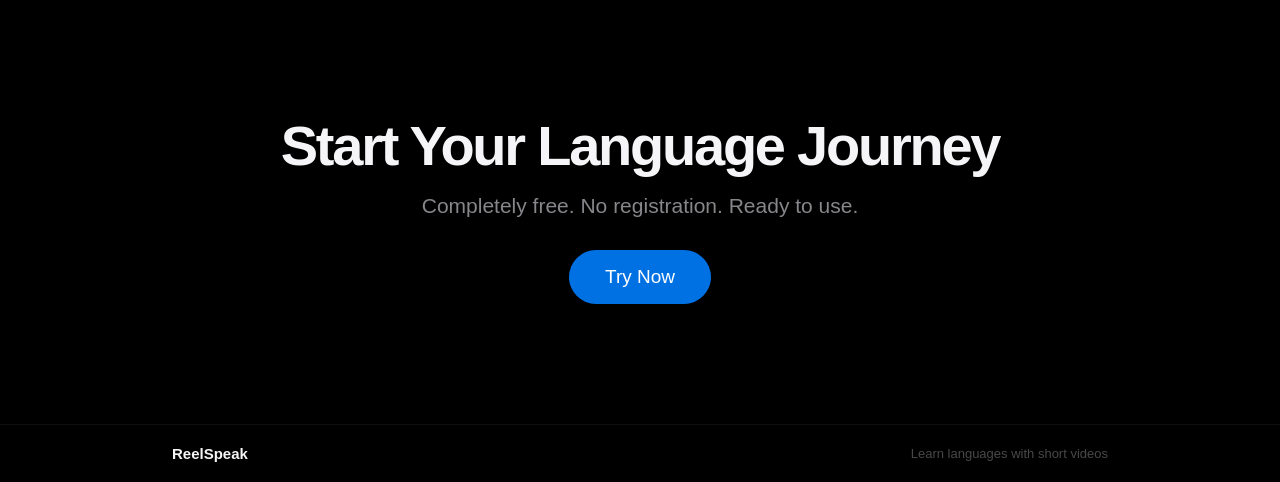
==== commit a6e18cd8: "Landing page: replace 三遍学习法 with 单句无限循环, add AI备课 highlight row - highlight-row 2: 三遍学习法 → 单句无限循环 (磨" ====
--- a/frontend/landing.html
+++ b/frontend/landing.html
@@ -2,11 +2,32 @@
 <html lang="zh-CN">
 <head>
     <meta charset="UTF-8">
-    <meta name="viewport" content="width=device-width, initial-scale=1.0">
+    <meta name="viewport" content="width=device-width, initial-scale=1.0, viewport-fit=cover">
+    <meta name="apple-mobile-web-app-capable" content="yes">
+    <meta name="apple-mobile-web-app-status-bar-style" content="black-translucent">
+    <meta name="apple-mobile-web-app-title" content="ReelSpeak">
+    <meta name="mobile-web-app-capable" content="yes">
+    <meta name="theme-color" content="#000000">
+    <link rel="manifest" href="/manifest.json">
+    <link rel="apple-touch-icon" href="/icon-180.png">
     <title>ReelSpeak — 用短视频学外语</title>
-    <link rel="stylesheet" href="landing.css?v=20260708i">
+    <link rel="stylesheet" href="landing.css?v=20260710a">
 </head>
 <body>
+
+<!-- PWA 安装引导横幅 -->
+<div id="landingPwaPrompt" class="ios-pwa-prompt" style="display:none;">
+    <div class="ios-pwa-content">
+        <img src="/icon-180.png" class="ios-pwa-icon" alt="">
+        <div class="ios-pwa-text">
+            <div class="ios-pwa-title" data-i18n="pwa.title">添加到主屏幕</div>
+            <div class="ios-pwa-desc" data-i18n="pwa.desc">获得全屏播放体验，视频学习记录永不丢失</div>
+            <div class="ios-pwa-steps" id="landingPwaSteps"></div>
+            <button class="android-pwa-btn" id="landingAndroidInstall" style="display:none;" data-i18n="pwa.install">安装到主屏幕</button>
+        </div>
+        <button class="ios-pwa-close" id="landingPwaClose" aria-label="关闭">✕</button>
+    </div>
+</div>
 
 <!-- 导航 -->
 <nav class="nav">
@@ -20,6 +41,7 @@
                     <option value="en">English</option>
                     <option value="ja">日本語</option>
                     <option value="ko">한국어</option>
+                    <option value="th">ภาษาไทย</option>
                 </select>
             </div>
             <a href="/app" class="nav-cta" data-i18n="nav.cta">开始学习</a>
@@ -164,25 +186,25 @@
 
         <div class="highlight-row reverse">
             <div class="highlight-text">
-                <h2 data-i18n="highlight.2.title">三遍学习法<br><span class="gradient-text">科学记忆</span></h2>
-                <p data-i18n="highlight.2.desc">每句自动播放三遍，字幕渐进显示。第一遍锻炼听力，第二遍对照原文，第三遍理解含义。符合语言学习的"可理解性输入"原则。</p>
+                <h2 data-i18n="highlight.2.title">一句听不懂？<br><span class="gradient-text">单句无限循环</span></h2>
+                <p data-i18n="highlight.2.desc">听不懂这一句，就单独盯着它反复听，直到听进去为止。随时切换到任意句，自由设置循环次数——不用在整段视频里倒来倒去，一句话就是你的专属训练场。</p>
             </div>
             <div class="highlight-visual">
                 <div class="glass-card">
-                    <div class="pass-item">
-                        <span class="pass-num">1</span>
-                        <span class="pass-label" data-i18n="highlight.2.pass1.label">盲听</span>
-                        <span class="pass-desc" data-i18n="highlight.2.pass1.desc">纯听力训练</span>
-                    </div>
-                    <div class="pass-item">
-                        <span class="pass-num">2</span>
-                        <span class="pass-label" data-i18n="highlight.2.pass2.label">原文</span>
-                        <span class="pass-desc">How are you?</span>
-                    </div>
                     <div class="pass-item active">
-                        <span class="pass-num">3</span>
-                        <span class="pass-label" data-i18n="highlight.2.pass3.label">双语</span>
-                        <span class="pass-desc">How are you?<br><small>你好吗</small></span>
+                        <span class="pass-num">↺</span>
+                        <span class="pass-label" data-i18n="highlight.2.cur">当前句</span>
+                        <span class="pass-desc">สวัสดีครับ<br><small>你好</small></span>
+                    </div>
+                    <div class="engine-result" style="margin-top:12px;">
+                        <span class="engine-arrow"></span>
+                        <span style="font-size:13px;color:#aaa;" data-i18n="highlight.2.loop.label">循环次数</span>
+                    </div>
+                    <div style="display:flex;gap:8px;margin-top:8px;flex-wrap:wrap;">
+                        <span class="engine-tag groq" data-i18n="highlight.2.loop.1">× 1</span>
+                        <span class="engine-tag azure" data-i18n="highlight.2.loop.3">× 3</span>
+                        <span class="engine-tag" data-i18n="highlight.2.loop.5">× 5</span>
+                        <span class="engine-tag combined" data-i18n="highlight.2.loop.inf">× ∞</span>
                     </div>
                 </div>
             </div>
@@ -213,6 +235,29 @@
         </div>
 
         <div class="highlight-row reverse">
+            <div class="highlight-text">
+                <h2 data-i18n="highlight.5.title">AI 帮你备课<br><span class="gradient-text">三种方式随心选</span></h2>
+                <p data-i18n="highlight.5.desc">想学什么就学什么：粘贴双语对照文本（原文和译文用空格隔开，自动跳过翻译）；用 A/B 标注角色，AI 自动分配男女声；或者描述一个场景，让 AI 一键生成对话内容，立刻转成课程。</p>
+            </div>
+            <div class="highlight-visual">
+                <div class="glass-card">
+                    <div class="engine-row">
+                        <span class="engine-tag groq" data-i18n="highlight.5.way1">双语粘贴</span>
+                        <span class="engine-desc" data-i18n="highlight.5.way1.desc">สวัสดี  你好</span>
+                    </div>
+                    <div class="engine-row" style="margin-top:10px;">
+                        <span class="engine-tag azure" data-i18n="highlight.5.way2">对话格式</span>
+                        <span class="engine-desc" data-i18n="highlight.5.way2.desc">A: ... / B: ...</span>
+                    </div>
+                    <div class="engine-row" style="margin-top:10px;">
+                        <span class="engine-tag combined" data-i18n="highlight.5.way3">✨ AI 生成</span>
+                        <span class="engine-desc" data-i18n="highlight.5.way3.desc">描述场景，AI 写稿</span>
+                    </div>
+                </div>
+            </div>
+        </div>
+
+        <div class="highlight-row">
             <div class="highlight-text">
                 <h2 data-i18n="highlight.4.title">泰语按词分空格<br><span class="gradient-text">初学者友好</span></h2>
                 <p data-i18n="highlight.4.desc">泰语原文单词之间没有空格，新手根本不知道在哪里断词。ReelSpeak 自动在词与词之间加上空格，字幕结构一眼看懂，跟读定位更轻松。</p>
@@ -241,6 +286,13 @@
         <h2 class="cta-title" data-i18n="cta.title">开始你的外语学习之旅</h2>
         <p class="cta-desc" data-i18n="cta.desc">完全免费，无需注册，打开即用。</p>
         <a href="/app" class="btn-primary btn-large" data-i18n="cta.btn">立即体验</a>
+        <div id="ctaPwaInstall" class="cta-pwa-install" style="display:none;">
+            <button id="ctaInstallBtn" class="btn-pwa-install">
+                <svg width="16" height="16" viewBox="0 0 24 24" fill="none" stroke="currentColor" stroke-width="2" stroke-linecap="round" stroke-linejoin="round"><path d="M12 2v13M7 10l5 5 5-5"/><path d="M3 18h18v2a1 1 0 01-1 1H4a1 1 0 01-1-1v-2z"/></svg>
+                <span id="ctaInstallLabel">添加到主屏幕</span>
+            </button>
+            <p class="cta-pwa-note" id="ctaIosNote" style="display:none;"></p>
+        </div>
     </div>
 </section>
 
@@ -263,6 +315,97 @@
         I18N.setLang(sel.value);
     });
 });
+
+// ===== PWA 安装引导 =====
+(function () {
+    function isIosSafari() { return /iPhone|iPad|iPod/.test(navigator.userAgent) && !window.MSStream; }
+    function isWechat() { return /MicroMessenger/i.test(navigator.userAgent); }
+    function isStandalone() { return navigator.standalone === true || window.matchMedia("(display-mode: standalone)").matches; }
+    function shouldShow() {
+        if (localStorage.getItem("pwa-installed")) return false;
+        const t = localStorage.getItem("pwa-dismissed-at");
+        if (t && Date.now() - parseInt(t) < 7 * 24 * 60 * 60 * 1000) return false;
+        return true;
+    }
+
+    if (isStandalone()) return; // 已安装，不显示任何提示
+
+    const promptEl   = document.getElementById("landingPwaPrompt");
+    const closeBtn   = document.getElementById("landingPwaClose");
+    const stepsEl    = document.getElementById("landingPwaSteps");
+    const androidBtn = document.getElementById("landingAndroidInstall");
+    const ctaWrap    = document.getElementById("ctaPwaInstall");
+    const ctaBtn     = document.getElementById("ctaInstallBtn");
+    const ctaLabel   = document.getElementById("ctaInstallLabel");
+    const ctaIosNote = document.getElementById("ctaIosNote");
+
+    function showBanner() {
+        if (!shouldShow()) return;
+        if (promptEl) promptEl.style.display = "block";
+    }
+
+    closeBtn && closeBtn.addEventListener("click", () => {
+        promptEl.style.display = "none";
+        localStorage.setItem("pwa-dismissed-at", Date.now());
+    });
+
+    window.addEventListener("appinstalled", () => {
+        if (promptEl) promptEl.style.display = "none";
+        if (ctaWrap) ctaWrap.style.display = "none";
+        localStorage.setItem("pwa-installed", "1");
+    });
+
+    let deferred = null;
+
+    // --- 安卓 ---
+    window.addEventListener("beforeinstallprompt", (e) => {
+        e.preventDefault();
+        deferred = e;
+        // 横幅
+        if (stepsEl) stepsEl.style.display = "none";
+        if (androidBtn) androidBtn.style.display = "inline-block";
+        setTimeout(showBanner, 2000);
+        // CTA 安装入口
+        if (ctaWrap) ctaWrap.style.display = "block";
+        if (ctaLabel) ctaLabel.textContent = "安装到主屏幕";
+    });
+
+    androidBtn && androidBtn.addEventListener("click", triggerInstall);
+    ctaBtn && ctaBtn.addEventListener("click", triggerInstall);
+
+    async function triggerInstall() {
+        if (!deferred) return;
+        deferred.prompt();
+        const { outcome } = await deferred.userChoice;
+        deferred = null;
+        if (promptEl) promptEl.style.display = "none";
+        if (outcome === "accepted") {
+            localStorage.setItem("pwa-installed", "1");
+            if (ctaWrap) ctaWrap.style.display = "none";
+        }
+    }
+
+    // --- iOS ---
+    if (isIosSafari()) {
+        const iosSteps = isWechat()
+            ? "点右下角 <span class=\"ios-pwa-share-icon\">···</span> → 选「在浏览器中打开」→ 再按提示添加"
+            : "点底部 <span class=\"ios-pwa-share-icon\">⬆</span> → 「添加到主屏幕」";
+        setTimeout(() => {
+            if (stepsEl) stepsEl.innerHTML = iosSteps;
+            showBanner();
+        }, 3000);
+        // CTA 安装入口（iOS 点击展开横幅）
+        if (ctaWrap) ctaWrap.style.display = "block";
+        if (ctaLabel) ctaLabel.textContent = "添加到主屏幕";
+        if (ctaIosNote) {
+            ctaIosNote.style.display = "block";
+            ctaIosNote.innerHTML = isWechat()
+                ? "点右下角 <span class=\"ios-pwa-share-icon\">···</span> → 在浏览器中打开 → 再添加"
+                : "点底部 <span class=\"ios-pwa-share-icon\">⬆</span> → 添加到主屏幕";
+        }
+        ctaBtn && ctaBtn.addEventListener("click", showBanner);
+    }
+})();
 
 // 滚动动画
 const observer = new IntersectionObserver((entries) => {
--- a/frontend/landing.css
+++ b/frontend/landing.css
@@ -634,6 +634,136 @@
 }
 
 /* ==========================================
+   PWA 安装引导
+   ========================================== */
+.ios-pwa-prompt {
+    position: fixed;
+    bottom: 0;
+    left: 0;
+    right: 0;
+    z-index: 9999;
+    padding: 12px 16px calc(12px + env(safe-area-inset-bottom));
+    background: rgba(10, 10, 20, 0.96);
+    backdrop-filter: blur(20px);
+    -webkit-backdrop-filter: blur(20px);
+    border-top: 1px solid rgba(255, 255, 255, 0.1);
+    box-shadow: 0 -4px 24px rgba(0,0,0,0.5);
+    animation: pwa-slide-up 0.35s cubic-bezier(0.34, 1.56, 0.64, 1) both;
+}
+
+@keyframes pwa-slide-up {
+    from { transform: translateY(100%); opacity: 0; }
+    to   { transform: translateY(0);    opacity: 1; }
+}
+
+.ios-pwa-content {
+    display: flex;
+    align-items: flex-start;
+    gap: 12px;
+    max-width: 480px;
+    margin: 0 auto;
+}
+
+.ios-pwa-icon {
+    width: 48px;
+    height: 48px;
+    border-radius: 10px;
+    flex-shrink: 0;
+}
+
+.ios-pwa-text { flex: 1; min-width: 0; }
+
+.ios-pwa-title {
+    font-size: 15px;
+    font-weight: 700;
+    color: #f5f5f7;
+    margin-bottom: 3px;
+}
+
+.ios-pwa-desc {
+    font-size: 13px;
+    color: #86868b;
+    margin-bottom: 5px;
+    line-height: 1.4;
+}
+
+.ios-pwa-steps {
+    font-size: 13px;
+    color: #2997ff;
+    line-height: 1.4;
+}
+
+.ios-pwa-share-icon {
+    display: inline-block;
+    font-size: 13px;
+    font-weight: 700;
+    border: 1.5px solid #2997ff;
+    border-radius: 4px;
+    padding: 0 3px;
+    line-height: 1.3;
+    vertical-align: middle;
+}
+
+.ios-pwa-close {
+    flex-shrink: 0;
+    background: none;
+    border: none;
+    color: #48484a;
+    font-size: 18px;
+    padding: 2px 4px;
+    cursor: pointer;
+    line-height: 1;
+    margin-top: -2px;
+}
+
+.android-pwa-btn {
+    margin-top: 8px;
+    padding: 8px 18px;
+    background: #0071e3;
+    border: none;
+    border-radius: 20px;
+    color: #fff;
+    font-size: 14px;
+    font-weight: 600;
+    cursor: pointer;
+    transition: background 0.15s;
+}
+
+.android-pwa-btn:hover { background: #0077ed; }
+
+/* CTA 区域安装入口 */
+.cta-pwa-install {
+    margin-top: 20px;
+}
+
+.btn-pwa-install {
+    display: inline-flex;
+    align-items: center;
+    gap: 7px;
+    font-size: 15px;
+    font-weight: 500;
+    color: #2997ff;
+    background: none;
+    border: 1px solid rgba(41, 151, 255, 0.35);
+    border-radius: 980px;
+    padding: 10px 22px;
+    cursor: pointer;
+    transition: border-color 0.2s, color 0.2s;
+}
+
+.btn-pwa-install:hover {
+    border-color: #2997ff;
+    color: #6cb7ff;
+}
+
+.cta-pwa-note {
+    margin-top: 10px;
+    font-size: 13px;
+    color: #48484a;
+    line-height: 1.5;
+}
+
+/* ==========================================
    响应式
    ========================================== */
 @media (max-width: 1024px) {
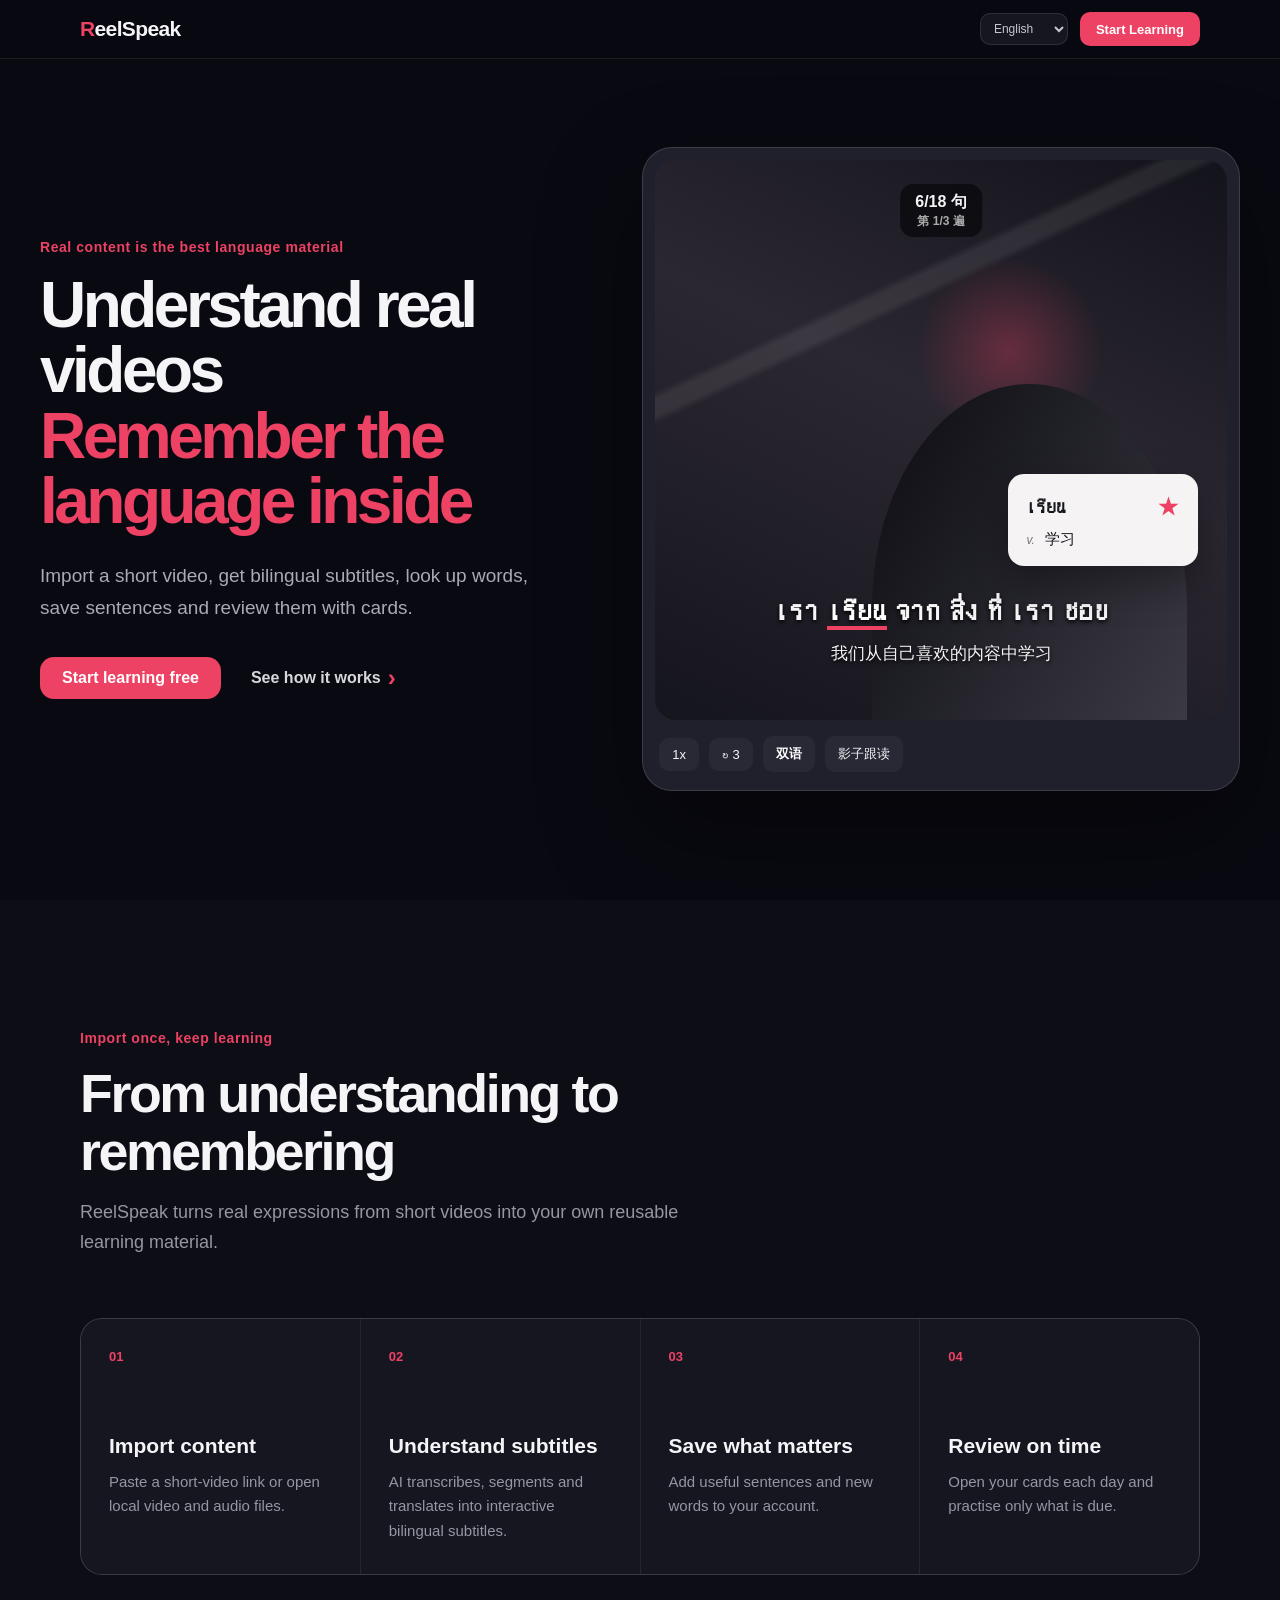
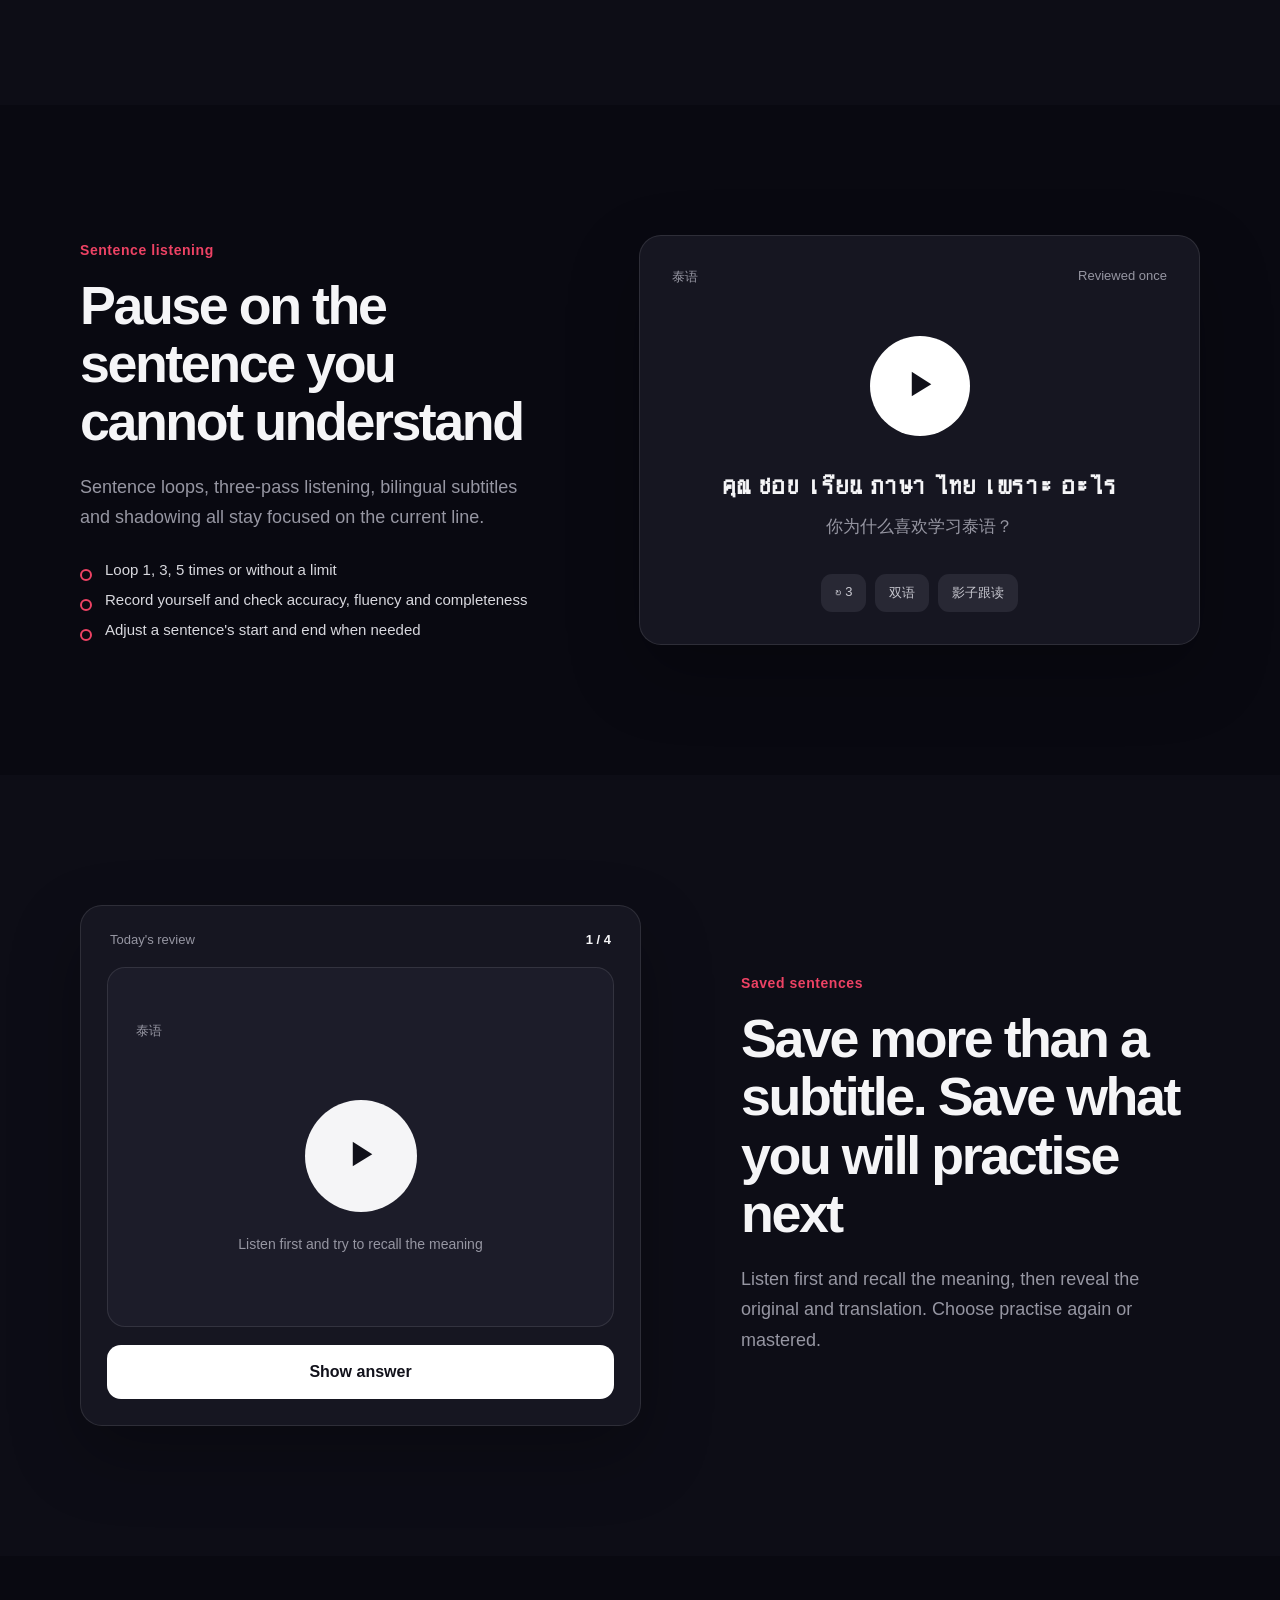
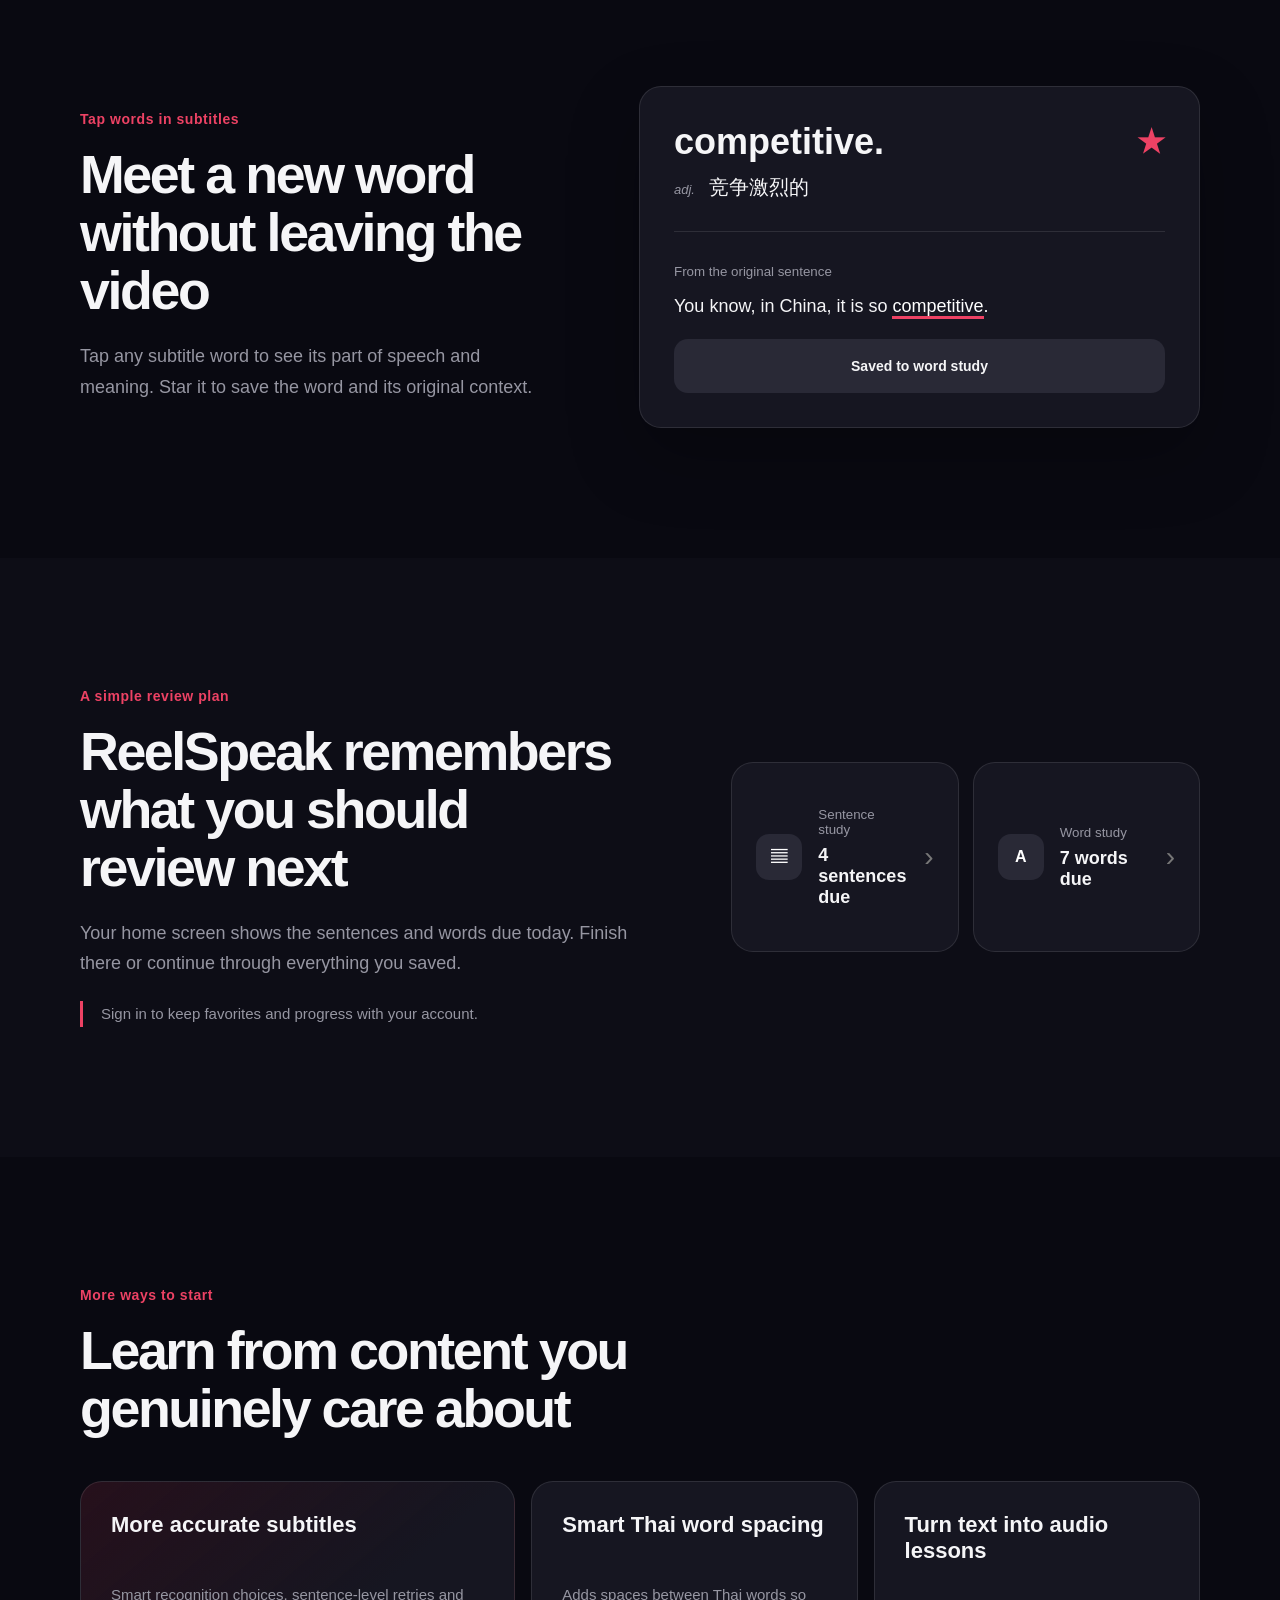
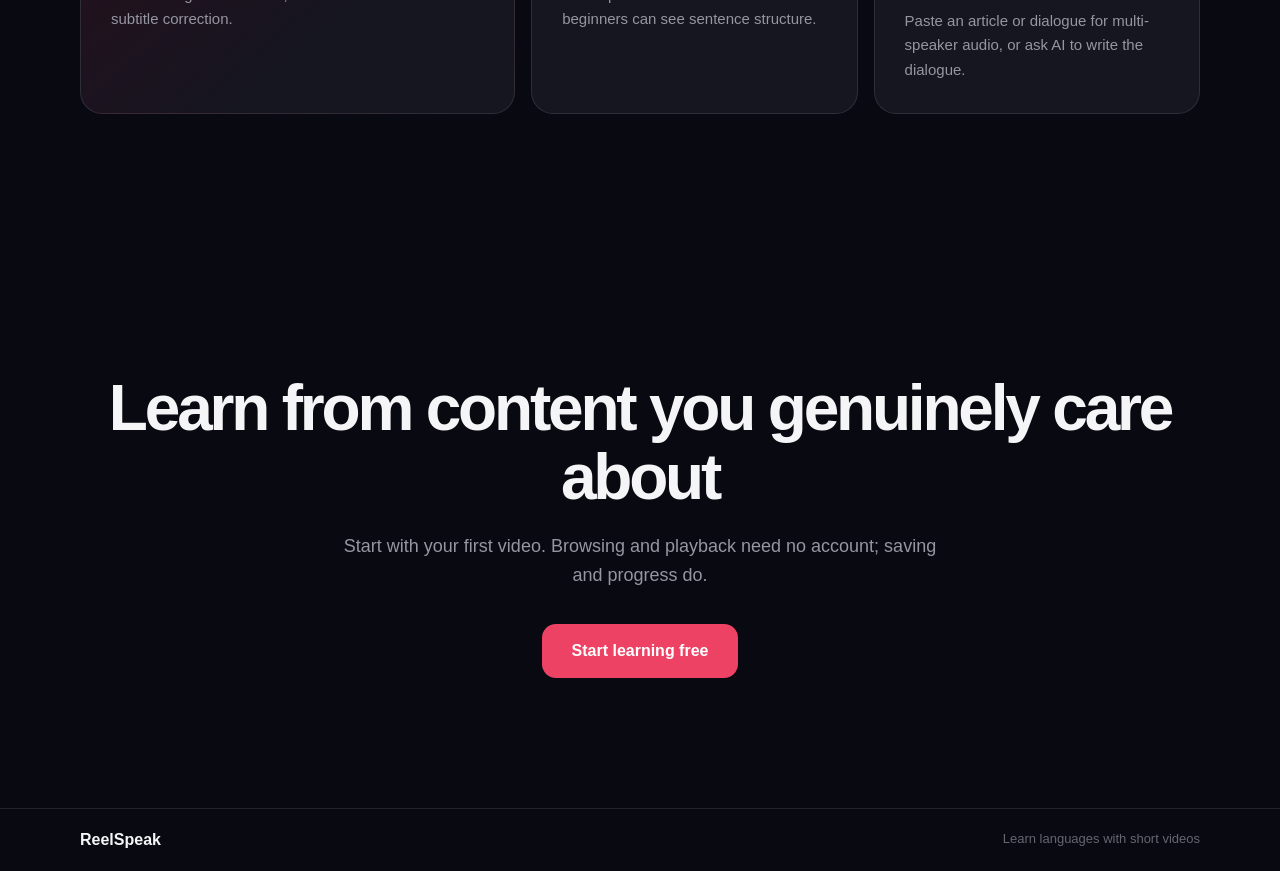
==== commit e4adba30: "Refresh landing page for saved learning" ====
--- a/frontend/landing.html
+++ b/frontend/landing.html
@@ -10,8 +10,10 @@
     <meta name="theme-color" content="#000000">
     <link rel="manifest" href="/manifest.json">
     <link rel="apple-touch-icon" href="/icon-180.png">
-    <title>ReelSpeak — 用短视频学外语</title>
-    <link rel="stylesheet" href="landing.css?v=20260710a">
+    <link rel="icon" href="/icon-192.png">
+    <title>ReelSpeak - 看懂真实视频，记住里面的外语</title>
+    <meta name="description" content="导入短视频，获得双语字幕。点词查看释义，收藏句子和单词，再用卡片按计划复习。">
+    <link rel="stylesheet" href="landing.css?v=20260721a">
 </head>
 <body>
 
@@ -49,243 +51,79 @@
     </div>
 </nav>
 
-<!-- Hero -->
-<section class="hero">
-    <div class="hero-content">
-        <h1 class="hero-title">
-            <span class="hero-line" data-i18n="hero.line1">刷着短视频</span>
-            <span class="hero-line gradient-text" data-i18n="hero.line2">学会任何外语</span>
-        </h1>
-        <p class="hero-subtitle" data-i18n="hero.subtitle">
-            粘贴一条 TikTok 链接，或一段课文，AI 变出你的专属外语课。<br>
-            逐句复读、影子跟读、发音打分——泰语、英语、日语……统统搞定。
-        </p>
-        <div class="hero-actions">
-            <a href="/app" class="btn-primary" data-i18n="hero.btn.try">免费体验</a>
-            <a href="#how-it-works" class="btn-secondary" data-i18n="hero.btn.more">了解更多</a>
-        </div>
-    </div>
-    <div class="hero-visual">
-        <div class="phone-mockup">
-            <div class="phone-screen">
-                <div class="mock-video"></div>
-                <div class="mock-subtitle">
-                    <div class="mock-thai" data-i18n="hero.mock.subtitle">Nice to meet you!</div>
-                    <div class="mock-cn" data-i18n="hero.mock.cn">很高兴认识你</div>
-                </div>
-                <div class="mock-score">
-                    <span class="mock-score-num" data-i18n="hero.mock.score.num">92</span>
-                    <span class="mock-score-label" data-i18n="hero.mock.score.label">发音评分</span>
-                </div>
-            </div>
-        </div>
-    </div>
-</section>
-
-<!-- 核心卖点 -->
-<section class="features" id="features">
-    <div class="section-inner">
-        <h2 class="section-title" data-i18n="features.title">为什么选择 ReelSpeak</h2>
-        <p class="section-desc" data-i18n="features.desc">三个简单步骤，将任何短视频变成你的外语课堂</p>
-
-        <div class="feature-grid">
-            <div class="feature-card">
-                <div class="feature-icon">
-                    <svg viewBox="0 0 48 48" fill="none"><circle cx="24" cy="24" r="20" stroke="currentColor" stroke-width="2"/><polygon points="20,16 34,24 20,32" fill="currentColor"/></svg>
-                </div>
-                <h3 data-i18n="feature.1.title">粘贴即学</h3>
-                <p data-i18n="feature.1.desc">粘贴 TikTok、YouTube 链接，AI 自动识别语音并翻译成中文，支持英语、日语、泰语、法语等 50+ 种语言。</p>
-            </div>
-
-            <div class="feature-card">
-                <div class="feature-icon">
-                    <svg viewBox="0 0 48 48" fill="none"><path d="M14 24h20M24 14v20" stroke="currentColor" stroke-width="2" stroke-linecap="round"/><circle cx="24" cy="24" r="20" stroke="currentColor" stroke-width="2"/><path d="M16 18c0-4.4 3.6-8 8-8s8 3.6 8 8" stroke="currentColor" stroke-width="2" stroke-linecap="round"/></svg>
-                </div>
-                <h3 data-i18n="feature.2.title">逐句精听</h3>
-                <p data-i18n="feature.2.desc">每句自动重复三遍：第一遍盲听、第二遍看原文、第三遍看翻译。渐进式理解，印象更深。</p>
-            </div>
-
-            <div class="feature-card">
-                <div class="feature-icon">
-                    <svg viewBox="0 0 48 48" fill="none"><rect x="14" y="22" width="20" height="14" rx="3" stroke="currentColor" stroke-width="2"/><path d="M20 22v-4a4 4 0 018 0v4" stroke="currentColor" stroke-width="2"/><circle cx="24" cy="30" r="2" fill="currentColor"/></svg>
-                </div>
-                <h3 data-i18n="feature.3.title">AI 评分</h3>
-                <p data-i18n="feature.3.desc">跟读后 AI 实时评估你的发音，精确到每个音节。准确度、流利度、完整度一目了然。</p>
-            </div>
-
-            <div class="feature-card">
-                <div class="feature-icon">
-                    <svg viewBox="0 0 48 48" fill="none"><path d="M12 14h16M12 22h10" stroke="currentColor" stroke-width="2" stroke-linecap="round"/><rect x="10" y="8" width="28" height="24" rx="4" stroke="currentColor" stroke-width="2"/><path d="M30 30v6l6-4" stroke="currentColor" stroke-width="2" stroke-linecap="round" stroke-linejoin="round"/><path d="M34 22c2 1 2 5 0 6M37 19c4 2 4 10 0 12" stroke="currentColor" stroke-width="2" stroke-linecap="round"/></svg>
-                </div>
-                <h3 data-i18n="feature.4.title">文字变有声课</h3>
-                <p data-i18n="feature.4.desc">粘贴任意文章或对话，AI 用真人感声音朗读成课程：对话自动男女双声、按情感演绎，还配上 AI 插画封面。</p>
-            </div>
-        </div>
-    </div>
-</section>
-
-<!-- 使用流程 -->
-<section class="how-it-works" id="how-it-works">
-    <div class="section-inner">
-        <h2 class="section-title" data-i18n="steps.title">三步开始学习</h2>
-
-        <div class="steps">
-            <div class="step-item">
-                <div class="step-num">1</div>
-                <div class="step-content">
-                    <h3 data-i18n="step.1.title">粘贴链接</h3>
-                    <p data-i18n="step.1.desc">将 TikTok 或 YouTube 短视频链接粘贴到输入框，点击下载。</p>
-                </div>
-            </div>
-
-            <div class="step-item">
-                <div class="step-num">2</div>
-                <div class="step-content">
-                    <h3 data-i18n="step.2.title">自动识别</h3>
-                    <p data-i18n="step.2.desc">AI 自动识别语音、断句、翻译，生成精准的双语字幕。全程无需手动操作。</p>
-                </div>
-            </div>
-
-            <div class="step-item">
-                <div class="step-num">3</div>
-                <div class="step-content">
-                    <h3 data-i18n="step.3.title">跟读练习</h3>
-                    <p data-i18n="step.3.desc">逐句播放、重复跟读、AI 打分。每天 15 分钟，外语脱口而出。</p>
-                </div>
-            </div>
-        </div>
-    </div>
-</section>
-
-<!-- 功能亮点 -->
-<section class="highlights">
-    <div class="section-inner">
-        <div class="highlight-row">
-            <div class="highlight-text">
-                <h2 data-i18n="highlight.1.title">智能校准<br><span class="gradient-text">双引擎识别</span></h2>
-                <p data-i18n="highlight.1.desc">同时调用 Groq Whisper 和 Azure Speech 两个引擎。Whisper 负责精准断句，Azure 负责准确识别。两者结合，字幕准确率远超单一引擎。</p>
-            </div>
-            <div class="highlight-visual">
-                <div class="glass-card">
-                    <div class="engine-row">
-                        <span class="engine-tag groq">Groq Whisper</span>
-                        <span class="engine-desc" data-i18n="highlight.1.engine1.desc">断句 + 时间戳</span>
-                    </div>
-                    <div class="engine-plus">+</div>
-                    <div class="engine-row">
-                        <span class="engine-tag azure">Azure Speech</span>
-                        <span class="engine-desc" data-i18n="highlight.1.engine2.desc">精准识别文本</span>
-                    </div>
-                    <div class="engine-result">
-                        <span class="engine-arrow">↓</span>
-                        <span class="engine-tag combined">智能校准结果</span>
-                    </div>
-                </div>
-            </div>
-        </div>
-
-        <div class="highlight-row reverse">
-            <div class="highlight-text">
-                <h2 data-i18n="highlight.2.title">一句听不懂？<br><span class="gradient-text">单句无限循环</span></h2>
-                <p data-i18n="highlight.2.desc">听不懂这一句，就单独盯着它反复听，直到听进去为止。随时切换到任意句，自由设置循环次数——不用在整段视频里倒来倒去，一句话就是你的专属训练场。</p>
-            </div>
-            <div class="highlight-visual">
-                <div class="glass-card">
-                    <div class="pass-item active">
-                        <span class="pass-num">↺</span>
-                        <span class="pass-label" data-i18n="highlight.2.cur">当前句</span>
-                        <span class="pass-desc">สวัสดีครับ<br><small>你好</small></span>
-                    </div>
-                    <div class="engine-result" style="margin-top:12px;">
-                        <span class="engine-arrow"></span>
-                        <span style="font-size:13px;color:#aaa;" data-i18n="highlight.2.loop.label">循环次数</span>
-                    </div>
-                    <div style="display:flex;gap:8px;margin-top:8px;flex-wrap:wrap;">
-                        <span class="engine-tag groq" data-i18n="highlight.2.loop.1">× 1</span>
-                        <span class="engine-tag azure" data-i18n="highlight.2.loop.3">× 3</span>
-                        <span class="engine-tag" data-i18n="highlight.2.loop.5">× 5</span>
-                        <span class="engine-tag combined" data-i18n="highlight.2.loop.inf">× ∞</span>
-                    </div>
-                </div>
-            </div>
-        </div>
-
-        <div class="highlight-row">
-            <div class="highlight-text">
-                <h2 data-i18n="highlight.3.title">粘贴课文<br><span class="gradient-text">秒变有声课程</span></h2>
-                <p data-i18n="highlight.3.desc">没有合适的视频？把课文或对话直接粘贴进来。AI 分析角色和情感，用逼真人声逐句朗读——对话自动分配男声女声，支持情感演绎和声音克隆，每课还配一张 AI 手绘封面。</p>
-            </div>
-            <div class="highlight-visual">
-                <div class="glass-card">
-                    <div class="engine-row">
-                        <span class="engine-tag groq" data-i18n="highlight.3.va">A · 女声</span>
-                        <span class="engine-desc">สวัสดีค่ะ</span>
-                    </div>
-                    <div class="engine-plus">+</div>
-                    <div class="engine-row">
-                        <span class="engine-tag azure" data-i18n="highlight.3.vb">B · 男声</span>
-                        <span class="engine-desc">สวัสดีครับ</span>
-                    </div>
-                    <div class="engine-result">
-                        <span class="engine-arrow">↓</span>
-                        <span class="engine-tag combined" data-i18n="highlight.3.result">情感朗读 + AI 插画封面</span>
-                    </div>
-                </div>
-            </div>
-        </div>
-
-        <div class="highlight-row reverse">
-            <div class="highlight-text">
-                <h2 data-i18n="highlight.5.title">AI 帮你备课<br><span class="gradient-text">三种方式随心选</span></h2>
-                <p data-i18n="highlight.5.desc">想学什么就学什么：粘贴双语对照文本（原文和译文用空格隔开，自动跳过翻译）；用 A/B 标注角色，AI 自动分配男女声；或者描述一个场景，让 AI 一键生成对话内容，立刻转成课程。</p>
-            </div>
-            <div class="highlight-visual">
-                <div class="glass-card">
-                    <div class="engine-row">
-                        <span class="engine-tag groq" data-i18n="highlight.5.way1">双语粘贴</span>
-                        <span class="engine-desc" data-i18n="highlight.5.way1.desc">สวัสดี  你好</span>
-                    </div>
-                    <div class="engine-row" style="margin-top:10px;">
-                        <span class="engine-tag azure" data-i18n="highlight.5.way2">对话格式</span>
-                        <span class="engine-desc" data-i18n="highlight.5.way2.desc">A: ... / B: ...</span>
-                    </div>
-                    <div class="engine-row" style="margin-top:10px;">
-                        <span class="engine-tag combined" data-i18n="highlight.5.way3">✨ AI 生成</span>
-                        <span class="engine-desc" data-i18n="highlight.5.way3.desc">描述场景，AI 写稿</span>
-                    </div>
-                </div>
-            </div>
-        </div>
-
-        <div class="highlight-row">
-            <div class="highlight-text">
-                <h2 data-i18n="highlight.4.title">泰语按词分空格<br><span class="gradient-text">初学者友好</span></h2>
-                <p data-i18n="highlight.4.desc">泰语原文单词之间没有空格，新手根本不知道在哪里断词。ReelSpeak 自动在词与词之间加上空格，字幕结构一眼看懂，跟读定位更轻松。</p>
-            </div>
-            <div class="highlight-visual">
-                <div class="glass-card">
-                    <div class="pass-item">
-                        <span class="pass-num">✕</span>
-                        <span class="pass-label" data-i18n="highlight.4.before">原始</span>
-                        <span class="pass-desc">สวัสดีครับผมชื่อสมชาย</span>
-                    </div>
-                    <div class="pass-item active">
-                        <span class="pass-num">✓</span>
-                        <span class="pass-label" data-i18n="highlight.4.after">分词后</span>
-                        <span class="pass-desc">สวัสดี ครับ ผม ชื่อ สมชาย</span>
-                    </div>
-                </div>
-            </div>
-        </div>
-    </div>
-</section>
+<main>
+    <section class="hero">
+        <div class="hero-content">
+            <p class="hero-kicker" data-i18n="landing.hero.kicker">真实内容，就是最好的外语教材</p>
+            <h1 class="hero-title"><span data-i18n="landing.hero.line1">看懂真实视频</span><span class="hero-accent" data-i18n="landing.hero.line2">记住里面的外语</span></h1>
+            <p class="hero-subtitle" data-i18n="landing.hero.subtitle">导入短视频，获得双语字幕。点词查看释义，收藏句子和单词，再用卡片按计划复习。</p>
+            <div class="hero-actions">
+                <a href="/app" class="btn-primary" data-i18n="landing.hero.primary">免费开始学习</a>
+                <a href="#learning-loop" class="btn-secondary" data-i18n="landing.hero.secondary">查看学习方式</a>
+            </div>
+        </div>
+        <div class="hero-product" aria-label="ReelSpeak 字幕播放器预览">
+            <div class="product-video">
+                <div class="video-atmosphere"><span class="video-person"></span></div>
+                <div class="sentence-count">6/18 句<br><small>第 1/3 遍</small></div>
+                <div class="video-subtitles"><strong>เรา <mark>เรียน</mark> จาก สิ่ง ที่ เรา ชอบ</strong><span>我们从自己喜欢的内容中学习</span></div>
+                <div class="word-popover"><div><strong>เรียน</strong><button aria-label="收藏单词">★</button></div><p><i>v.</i> 学习</p></div>
+            </div>
+            <div class="product-controls"><span>1x</span><span>↻ 3</span><strong>双语</strong><span>影子跟读</span></div>
+        </div>
+    </section>
+
+    <section class="learning-loop" id="learning-loop">
+        <div class="section-inner">
+            <div class="section-heading"><p data-i18n="landing.loop.kicker">一次导入，持续学习</p><h2 data-i18n="landing.loop.title">从看懂，到真正记住</h2><span data-i18n="landing.loop.desc">ReelSpeak 把短视频里的真实表达，变成可以反复练习的个人学习内容。</span></div>
+            <div class="loop-track">
+                <article><b>01</b><h3 data-i18n="landing.loop.1.title">导入内容</h3><p data-i18n="landing.loop.1.desc">粘贴短视频链接，或打开本地视频和音频。</p></article>
+                <article><b>02</b><h3 data-i18n="landing.loop.2.title">理解字幕</h3><p data-i18n="landing.loop.2.desc">AI 识别、断句和翻译，生成可交互的双语字幕。</p></article>
+                <article><b>03</b><h3 data-i18n="landing.loop.3.title">收藏重点</h3><p data-i18n="landing.loop.3.desc">把值得练习的句子和遇到的生词加入账号。</p></article>
+                <article><b>04</b><h3 data-i18n="landing.loop.4.title">按时复习</h3><p data-i18n="landing.loop.4.desc">每天打开卡片，只练今天该复习的内容。</p></article>
+            </div>
+        </div>
+    </section>
+
+    <section class="feature-story listen-story">
+        <div class="section-inner story-grid">
+            <div class="story-copy"><p class="story-kicker" data-i18n="landing.listen.kicker">逐句精听</p><h2 data-i18n="landing.listen.title">听不懂的句子，可以停下来单独练</h2><p data-i18n="landing.listen.desc">单句循环、三遍复读、双语字幕和影子跟读都围绕当前句工作，不必在整段视频里反复拖动。</p><ul><li data-i18n="landing.listen.1">自由设置 1、3、5 次或无限循环</li><li data-i18n="landing.listen.2">录下跟读，查看准确度、流利度和完整度</li><li data-i18n="landing.listen.3">需要时调整句子的开始和结束时间</li></ul></div>
+            <div class="sentence-preview"><div class="preview-meta"><span>泰语</span><span data-i18n="landing.preview.reviewed">已复习 1 次</span></div><button class="preview-audio" aria-label="播放原句"><span>▶</span></button><strong>คุณ ชอบ เรียน ภาษา ไทย เพราะ อะไร</strong><p>你为什么喜欢学习泰语？</p><div class="preview-toolbar"><span>↻ 3</span><span>双语</span><span>影子跟读</span></div></div>
+        </div>
+    </section>
+
+    <section class="feature-story sentence-story">
+        <div class="section-inner story-grid reverse">
+            <div class="story-copy"><p class="story-kicker" data-i18n="landing.sentence.kicker">句子收藏</p><h2 data-i18n="landing.sentence.title">收藏的不只是字幕，而是下一次要练的句子</h2><p data-i18n="landing.sentence.desc">先听声音并回想内容，再显示原文和翻译。根据自己的掌握情况，选择继续练习或已经掌握。</p></div>
+            <div class="study-preview"><div class="study-header"><span data-i18n="landing.study.today">今日复习</span><strong>1 / 4</strong></div><div class="study-card"><small>泰语</small><div class="sound-disc">▶</div><span data-i18n="landing.study.listen">先听原句，试着回想它的意思</span></div><button data-i18n="landing.study.answer">显示答案</button></div>
+        </div>
+    </section>
+
+    <section class="feature-story word-story">
+        <div class="section-inner story-grid">
+            <div class="story-copy"><p class="story-kicker" data-i18n="landing.word.kicker">字幕点词</p><h2 data-i18n="landing.word.title">遇到不认识的词，不用离开视频</h2><p data-i18n="landing.word.desc">点击字幕中的单词，立即查看词性和释义。点亮星星后，它会进入你的账号词库，并保留原句上下文。</p></div>
+            <div class="word-preview"><div class="word-source"><span>competitive.</span><b>★</b></div><p><i>adj.</i> 竞争激烈的</p><div class="word-divider"></div><small data-i18n="landing.word.context">来自原句</small><blockquote>You know, in China, it is so <mark>competitive</mark>.</blockquote><button data-i18n="landing.word.saved">已收藏到单词学习</button></div>
+        </div>
+    </section>
+
+    <section class="review-plan">
+        <div class="section-inner plan-grid">
+            <div class="plan-copy"><p class="story-kicker" data-i18n="landing.plan.kicker">简单复习计划</p><h2 data-i18n="landing.plan.title">ReelSpeak 会记住，你下一次该复习什么</h2><p data-i18n="landing.plan.desc">首页直接显示今天待复习的句子和单词。完成后可以离开，也可以继续学习全部收藏。</p><p class="account-note" data-i18n="landing.plan.account">登录后，收藏和学习进度会保存到你的账号。</p></div>
+            <div class="plan-cards"><article><span class="plan-icon">▤</span><div><small data-i18n="landing.plan.sentence">句子学习</small><strong data-i18n="landing.plan.sentence.count">4 句待复习</strong></div><span>›</span></article><article><span class="plan-icon">A</span><div><small data-i18n="landing.plan.word">单词学习</small><strong data-i18n="landing.plan.word.count">7 个待复习</strong></div><span>›</span></article></div>
+        </div>
+    </section>
+
+    <section class="more-capabilities">
+        <div class="section-inner"><div class="section-heading compact"><p data-i18n="landing.more.kicker">不只一种学习入口</p><h2 data-i18n="landing.more.title">用你真正感兴趣的内容学习</h2></div><div class="capability-grid"><article><h3 data-i18n="landing.more.1.title">更准确的字幕</h3><p data-i18n="landing.more.1.desc">智能选择识别方案，并支持单句重新识别和字幕校正。</p></article><article><h3 data-i18n="landing.more.2.title">泰语智能分词</h3><p data-i18n="landing.more.2.desc">自动在泰语词语之间增加空格，让初学者看清句子结构。</p></article><article><h3 data-i18n="landing.more.3.title">文字变有声课程</h3><p data-i18n="landing.more.3.desc">粘贴文章或对话，生成多角色朗读课程，也可以让 AI 帮你写对话。</p></article></div></div>
+    </section>
+</main>
 
 <!-- CTA -->
 <section class="cta">
     <div class="section-inner">
-        <h2 class="cta-title" data-i18n="cta.title">开始你的外语学习之旅</h2>
-        <p class="cta-desc" data-i18n="cta.desc">完全免费，无需注册，打开即用。</p>
-        <a href="/app" class="btn-primary btn-large" data-i18n="cta.btn">立即体验</a>
+        <h2 class="cta-title" data-i18n="landing.cta.title">用你真正感兴趣的内容学习</h2>
+        <p class="cta-desc" data-i18n="landing.cta.desc">从第一条视频开始。浏览和播放无需注册，收藏与学习记录需要登录。</p>
+        <a href="/app" class="btn-primary btn-large" data-i18n="landing.cta.button">免费开始学习</a>
         <div id="ctaPwaInstall" class="cta-pwa-install" style="display:none;">
             <button id="ctaInstallBtn" class="btn-pwa-install">
                 <svg width="16" height="16" viewBox="0 0 24 24" fill="none" stroke="currentColor" stroke-width="2" stroke-linecap="round" stroke-linejoin="round"><path d="M12 2v13M7 10l5 5 5-5"/><path d="M3 18h18v2a1 1 0 01-1 1H4a1 1 0 01-1-1v-2z"/></svg>
@@ -305,7 +143,7 @@
 </footer>
 
 <!-- i18n + 滚动动画 -->
-<script src="i18n.js?v=20260708i"></script>
+<script src="i18n.js?v=20260721a"></script>
 <script>
 I18N.init();
 
@@ -416,7 +254,7 @@
     });
 }, { threshold: 0.1 });
 
-document.querySelectorAll('.feature-card, .step-item, .highlight-row, .cta').forEach(el => {
+document.querySelectorAll('.learning-loop, .feature-story, .review-plan, .more-capabilities, .cta').forEach(el => {
     observer.observe(el);
 });
 </script>
--- a/frontend/landing.css
+++ b/frontend/landing.css
@@ -1,862 +1,21 @@
-/* ==========================================
-   ReelSpeak Landing Page — Apple Design Language
-   ========================================== */
+:root{--bg:#090911;--surface:#161621;--surface-2:#1d1d2b;--line:rgba(255,255,255,.1);--text:#f5f5f7;--muted:#9696a2;--accent:#ed4264;--accent-dark:#c92f50;--radius:22px}
+*{box-sizing:border-box;margin:0;padding:0}html{scroll-behavior:smooth}body{font-family:-apple-system,BlinkMacSystemFont,"SF Pro Display","SF Pro Text","PingFang SC","Helvetica Neue",sans-serif;background:var(--bg);color:var(--text);-webkit-font-smoothing:antialiased;overflow-x:hidden}a{color:inherit}.section-inner{width:min(1120px,calc(100% - 44px));margin:0 auto}.nav{position:fixed;inset:0 0 auto;z-index:1000;background:rgba(9,9,17,.82);backdrop-filter:blur(20px) saturate(150%);border-bottom:1px solid rgba(255,255,255,.07)}.nav-inner{width:min(1120px,calc(100% - 44px));height:58px;margin:auto;display:flex;align-items:center;justify-content:space-between}.nav-logo{font-size:21px;font-weight:750;letter-spacing:-.03em;text-decoration:none;color:#f5f5f7}.nav-logo::first-letter{color:var(--accent)}.nav-right{display:flex;align-items:center;gap:12px}.lang-switcher-select{border:1px solid var(--line);border-radius:10px;background:var(--surface);color:#c7c7ce;padding:7px 9px;font-size:12px}.nav-cta,.btn-primary{display:inline-flex;align-items:center;justify-content:center;min-height:42px;padding:0 22px;border-radius:14px;background:var(--accent);color:white;text-decoration:none;font-weight:700;transition:background .2s ease,transform .2s ease}.nav-cta{min-height:34px;padding:0 16px;font-size:13px;border-radius:10px}.nav-cta:hover,.btn-primary:hover{background:#f04e6d}.nav-cta:active,.btn-primary:active{transform:scale(.98)}.btn-secondary{display:inline-flex;min-height:42px;align-items:center;padding:0 6px;color:#d7d7dc;text-decoration:none;font-weight:650}.btn-secondary::after{content:"›";font-size:24px;margin-left:7px;color:var(--accent)}
+.hero{width:min(1200px,calc(100% - 44px));min-height:100dvh;margin:auto;padding:112px 0 74px;display:grid;grid-template-columns:minmax(0,.86fr) minmax(520px,1.14fr);gap:72px;align-items:center}.hero-kicker,.section-heading>p,.story-kicker{color:var(--accent);font-size:14px;font-weight:750;letter-spacing:.04em;margin-bottom:18px}.hero-title{font-size:clamp(48px,5.4vw,76px);line-height:1.02;letter-spacing:-.055em}.hero-title span{display:block}.hero-accent{color:var(--accent)}.hero-subtitle{max-width:550px;margin:26px 0 34px;color:#aaaab4;font-size:19px;line-height:1.65}.hero-actions{display:flex;align-items:center;gap:24px}.hero-product{justify-self:end;width:min(100%,600px);padding:12px;background:#20202c;border:1px solid rgba(255,255,255,.13);border-radius:30px;box-shadow:0 40px 100px rgba(0,0,0,.42)}.product-video{position:relative;min-height:560px;overflow:hidden;border-radius:21px;background:linear-gradient(145deg,#2a2833,#111119)}.video-atmosphere{position:absolute;inset:0;background:radial-gradient(circle at 62% 34%,rgba(237,66,100,.32),transparent 18%),linear-gradient(155deg,transparent 0 28%,rgba(255,255,255,.08) 29% 31%,transparent 32%),linear-gradient(25deg,#15151d,#2b2731 55%,#13131b)}.video-person{position:absolute;left:38%;bottom:-20%;width:55%;height:80%;border-radius:50% 50% 20% 20%;background:linear-gradient(120deg,#0c0c11,#41404b)}.sentence-count{position:absolute;top:24px;left:50%;transform:translateX(-50%);padding:9px 15px;text-align:center;border-radius:13px;background:rgba(9,9,12,.76);font-size:16px;font-weight:750;line-height:1.1}.sentence-count small{font-size:12px;color:#aaa}.video-subtitles{position:absolute;left:5%;right:5%;bottom:55px;text-align:center;text-shadow:0 2px 4px #000}.video-subtitles strong{display:block;font-size:clamp(20px,2.3vw,30px);line-height:1.45}.video-subtitles mark{color:white;background:transparent;border-bottom:4px solid var(--accent)}.video-subtitles span{display:block;margin-top:10px;font-size:17px}.word-popover{position:absolute;right:5%;bottom:154px;min-width:190px;padding:17px 18px;border-radius:16px;background:#f5f3f4;color:#15151b;box-shadow:0 16px 40px rgba(0,0,0,.35)}.word-popover div{display:flex;justify-content:space-between;align-items:center}.word-popover strong{font-size:20px}.word-popover button{border:0;background:none;color:var(--accent);font-size:23px;cursor:pointer}.word-popover p{margin-top:8px;font-size:15px}.word-popover i{color:#777;font-size:12px;margin-right:6px}.product-controls{height:58px;display:flex;align-items:center;gap:10px;padding:10px 4px 0}.product-controls span,.product-controls strong{padding:9px 13px;border-radius:10px;background:#292936;font-size:13px}.product-controls strong{color:white}
+.learning-loop,.feature-story,.review-plan,.more-capabilities{padding:130px 0}.learning-loop{background:#0d0d16}.section-heading{max-width:720px;margin-bottom:60px}.section-heading h2,.story-copy h2,.plan-copy h2{font-size:clamp(36px,4.2vw,58px);line-height:1.08;letter-spacing:-.045em}.section-heading>span{display:block;max-width:600px;margin-top:18px;color:var(--muted);font-size:18px;line-height:1.65}.loop-track{display:grid;grid-template-columns:repeat(4,1fr);gap:1px;border:1px solid var(--line);border-radius:var(--radius);overflow:hidden;background:var(--line)}.loop-track article{min-height:250px;padding:30px 28px;background:var(--surface)}.loop-track b{display:block;color:var(--accent);font-size:13px;margin-bottom:70px}.loop-track h3{font-size:21px;margin-bottom:12px}.loop-track p,.capability-grid p{color:var(--muted);font-size:15px;line-height:1.65}
+.story-grid{display:grid;grid-template-columns:minmax(0,.9fr) minmax(460px,1.1fr);gap:100px;align-items:center}.story-grid.reverse{grid-template-columns:minmax(460px,1.1fr) minmax(0,.9fr)}.story-grid.reverse .story-copy{grid-column:2}.story-grid.reverse>:last-child{grid-column:1;grid-row:1}.story-copy h2{max-width:580px}.story-copy>p:not(.story-kicker),.plan-copy>p:not(.story-kicker){margin-top:22px;color:var(--muted);font-size:18px;line-height:1.7}.story-copy ul{margin-top:28px;list-style:none;display:grid;gap:13px;color:#d8d8de;font-size:15px}.story-copy li{position:relative;padding-left:25px}.story-copy li::before{content:"";position:absolute;left:0;top:.55em;width:8px;height:8px;border:2px solid var(--accent);border-radius:50%}.listen-story,.word-story{background:var(--bg)}.sentence-story{background:#0d0d16}
+.sentence-preview,.study-preview,.word-preview{border:1px solid var(--line);border-radius:var(--radius);background:var(--surface);box-shadow:0 28px 70px rgba(0,0,0,.26)}.sentence-preview{padding:32px;text-align:center}.preview-meta,.study-header{display:flex;justify-content:space-between;color:var(--muted);font-size:13px}.preview-audio{display:grid;place-items:center;width:100px;height:100px;margin:50px auto 30px;border:0;border-radius:50%;background:white;color:#11111a;cursor:pointer}.preview-audio span{font-size:30px;margin-left:5px}.sentence-preview>strong{display:block;font-size:27px;line-height:1.45}.sentence-preview>p{margin-top:10px;color:var(--muted);font-size:17px}.preview-toolbar{display:flex;justify-content:center;gap:9px;margin-top:36px}.preview-toolbar span{padding:10px 14px;border-radius:11px;background:#282834;color:#c8c8d0;font-size:13px}.study-preview{padding:26px}.study-header{padding:0 3px 20px}.study-header strong{color:#f5f5f7}.study-card{min-height:360px;border:1px solid var(--line);border-radius:18px;background:#1c1c29;display:flex;flex-direction:column;align-items:center;justify-content:center;text-align:center}.study-card small{align-self:flex-start;margin:-20px 0 60px 28px;color:var(--muted)}.sound-disc{display:grid;place-items:center;width:112px;height:112px;border-radius:50%;background:#f5f5f7;color:#11111a;font-size:30px;padding-left:5px}.study-card span{margin-top:24px;color:var(--muted);font-size:14px}.study-preview>button,.word-preview>button{width:100%;min-height:54px;margin-top:18px;border:0;border-radius:14px;background:white;color:#11111a;font-size:16px;font-weight:750}.word-preview{padding:34px}.word-source{display:flex;align-items:center;justify-content:space-between}.word-source span{font-size:36px;font-weight:750}.word-source b{color:var(--accent);font-size:28px}.word-preview>p{margin-top:11px;font-size:20px}.word-preview>p i{color:var(--muted);font-size:13px;margin-right:8px}.word-divider{height:1px;background:var(--line);margin:30px 0}.word-preview small{color:var(--muted)}.word-preview blockquote{margin-top:12px;font-size:18px;line-height:1.6}.word-preview mark{background:transparent;color:#fff;border-bottom:3px solid var(--accent)}.word-preview>button{background:#292936;color:#f5f5f7;font-size:14px}
+.review-plan{background:#0d0d16}.plan-grid{display:grid;grid-template-columns:1fr .85fr;gap:100px;align-items:center}.account-note{padding-left:18px;border-left:3px solid var(--accent);font-size:15px!important}.plan-cards{display:grid;grid-template-columns:1fr 1fr;gap:14px}.plan-cards article{min-height:190px;padding:24px;border:1px solid var(--line);border-radius:var(--radius);background:var(--surface);display:grid;grid-template-columns:auto 1fr auto;align-items:center;gap:16px}.plan-icon{display:grid;place-items:center;width:46px;height:46px;border-radius:13px;background:#292936;color:white;font-weight:750}.plan-cards small{display:block;color:var(--muted);margin-bottom:8px}.plan-cards strong{font-size:18px}.plan-cards article>span:last-child{color:#777;font-size:28px}.more-capabilities{background:var(--bg)}.section-heading.compact{margin-bottom:44px}.capability-grid{display:grid;grid-template-columns:1.2fr .9fr .9fr;gap:16px}.capability-grid article{min-height:230px;padding:30px;border:1px solid var(--line);border-radius:var(--radius);background:var(--surface)}.capability-grid article:first-child{background:linear-gradient(140deg,rgba(237,66,100,.13),var(--surface) 60%)}.capability-grid h3{font-size:22px;margin-bottom:45px}
+.feature-story,.learning-loop,.review-plan,.more-capabilities,.cta{opacity:0;transform:translateY(22px);transition:opacity .75s cubic-bezier(.16,1,.3,1),transform .75s cubic-bezier(.16,1,.3,1)}.feature-story.visible,.learning-loop.visible,.review-plan.visible,.more-capabilities.visible,.cta.visible{opacity:1;transform:none}.cta{padding:130px 22px;text-align:center}.cta-title{font-size:clamp(38px,5vw,64px);line-height:1.08;letter-spacing:-.05em}.cta-desc{max-width:620px;margin:20px auto 34px;color:var(--muted);font-size:18px;line-height:1.6}.btn-large{min-height:54px;padding:0 30px}.footer{padding:22px 0;border-top:1px solid var(--line)}.footer-inner{width:min(1120px,calc(100% - 44px));margin:auto;display:flex;justify-content:space-between}.footer-logo{font-weight:750}.footer-copy{color:#666671;font-size:13px}
+.ios-pwa-prompt{position:fixed;inset:auto 0 0;z-index:9999;padding:12px 16px calc(12px + env(safe-area-inset-bottom));background:rgba(10,10,20,.96);backdrop-filter:blur(20px);border-top:1px solid var(--line);box-shadow:0 -4px 24px rgba(0,0,0,.5)}.ios-pwa-content{display:flex;align-items:flex-start;gap:12px;max-width:480px;margin:auto}.ios-pwa-icon{width:48px;height:48px;border-radius:10px}.ios-pwa-text{flex:1;min-width:0}.ios-pwa-title{font-size:15px;font-weight:700;margin-bottom:3px}.ios-pwa-desc,.ios-pwa-steps{font-size:13px;line-height:1.4;color:var(--muted)}.ios-pwa-steps{color:#ff7891}.ios-pwa-close{border:0;background:none;color:#777;font-size:18px}.android-pwa-btn{margin-top:8px;padding:8px 18px;border:0;border-radius:12px;background:var(--accent);color:white;font-weight:650}.cta-pwa-install{margin-top:20px}.btn-pwa-install{display:inline-flex;align-items:center;gap:7px;padding:10px 20px;border:1px solid rgba(237,66,100,.4);border-radius:12px;background:none;color:#ff7891}.cta-pwa-note{margin-top:10px;color:#666671;font-size:13px}
+@media(max-width:980px){.hero{grid-template-columns:1fr;gap:56px;padding-top:120px}.hero-product{justify-self:center;width:min(650px,100%)}.hero-content{text-align:center}.hero-subtitle{margin-left:auto;margin-right:auto}.hero-actions{justify-content:center}.loop-track{grid-template-columns:1fr 1fr}.story-grid,.story-grid.reverse,.plan-grid{grid-template-columns:1fr;gap:58px}.story-grid.reverse .story-copy,.story-grid.reverse>:last-child{grid-column:auto;grid-row:auto}.story-grid.reverse .story-copy{order:0}.story-grid.reverse>:last-child{order:1}.plan-cards{max-width:650px}.capability-grid{grid-template-columns:1fr 1fr}.capability-grid article:first-child{grid-column:span 2}}
+@media(max-width:640px){.section-inner,.nav-inner,.hero,.footer-inner{width:min(100% - 32px,1120px)}.nav-inner{height:54px}.nav-logo{font-size:18px}.lang-switcher-select{max-width:104px}.nav-cta{padding:0 12px}.hero{min-height:auto;padding:108px 0 70px}.hero-kicker{font-size:13px}.hero-title{font-size:43px;line-height:1.05}.hero-subtitle{font-size:17px;margin:22px 0 28px}.hero-actions{flex-direction:column;gap:11px}.hero-actions a{width:100%}.product-video{min-height:440px}.word-popover{right:12px;bottom:142px;min-width:170px;padding:14px}.word-popover strong{font-size:17px}.video-subtitles{bottom:44px}.video-subtitles strong{font-size:20px}.video-subtitles span{font-size:14px}.product-controls{overflow:hidden}.product-controls span,.product-controls strong{white-space:nowrap;padding:8px 10px}.learning-loop,.feature-story,.review-plan,.more-capabilities,.cta{padding:86px 0}.section-heading{margin-bottom:38px}.section-heading h2,.story-copy h2,.plan-copy h2{font-size:36px}.section-heading>span,.story-copy>p:not(.story-kicker),.plan-copy>p:not(.story-kicker){font-size:16px}.loop-track{grid-template-columns:1fr}.loop-track article{min-height:auto;padding:24px}.loop-track b{margin-bottom:30px}.story-grid,.story-grid.reverse,.plan-grid{gap:42px}.sentence-preview,.study-preview,.word-preview{border-radius:18px}.sentence-preview{padding:24px 18px}.sentence-preview>strong{font-size:23px}.preview-audio{margin:38px auto 26px}.preview-toolbar{overflow-x:auto;justify-content:flex-start}.study-card{min-height:330px}.word-preview{padding:26px 22px}.word-source span{font-size:30px}.plan-cards{grid-template-columns:1fr}.plan-cards article{min-height:120px}.capability-grid{grid-template-columns:1fr}.capability-grid article:first-child{grid-column:auto}.capability-grid article{min-height:180px}.capability-grid h3{margin-bottom:30px}.footer-inner{gap:18px}.cta-desc{font-size:16px}.feature-story,.learning-loop,.review-plan,.more-capabilities,.cta{opacity:1;transform:none}}
+@media(prefers-reduced-motion:reduce){html{scroll-behavior:auto}.feature-story,.learning-loop,.review-plan,.more-capabilities,.cta{opacity:1;transform:none;transition:none}.nav-cta,.btn-primary{transition:none}}
 
-* {
-    margin: 0;
-    padding: 0;
-    box-sizing: border-box;
-}
-
-html {
-    scroll-behavior: smooth;
-}
-
-body {
-    font-family: -apple-system, BlinkMacSystemFont, "SF Pro Display", "SF Pro Text",
-        "Helvetica Neue", "PingFang SC", sans-serif;
-    background: #000;
-    color: #f5f5f7;
-    -webkit-font-smoothing: antialiased;
-    overflow-x: hidden;
-}
-
-/* ==========================================
-   导航
-   ========================================== */
-.nav {
-    position: fixed;
-    top: 0;
-    left: 0;
-    right: 0;
-    z-index: 1000;
-    background: rgba(0, 0, 0, 0.72);
-    backdrop-filter: saturate(180%) blur(20px);
-    -webkit-backdrop-filter: saturate(180%) blur(20px);
-    border-bottom: 0.5px solid rgba(255, 255, 255, 0.08);
-}
-
-.nav-inner {
-    max-width: 1024px;
-    margin: 0 auto;
-    padding: 0 22px;
-    height: 48px;
-    display: flex;
-    align-items: center;
-    justify-content: space-between;
-}
-
-.nav-logo {
-    font-size: 21px;
-    font-weight: 700;
-    color: #f5f5f7;
-    text-decoration: none;
-    letter-spacing: -0.02em;
-}
-
-.nav-cta {
-    font-size: 13px;
-    color: #fff;
-    background: #0071e3;
-    padding: 6px 16px;
-    border-radius: 980px;
-    text-decoration: none;
-    transition: background 0.2s;
-}
-
-.nav-right {
-    display: flex;
-    align-items: center;
-    gap: 12px;
-}
-
-.lang-switcher {
-    display: flex;
-    gap: 2px;
-}
-
-.lang-switcher-select {
-    background: rgba(255,255,255,0.08);
-    color: #ccc;
-    border: 1px solid rgba(255,255,255,0.15);
-    padding: 5px 8px;
-    font-size: 12px;
-    cursor: pointer;
-    border-radius: 6px;
-}
-
-.nav-cta:hover {
-    background: #0077ed;
-}
-
-/* ==========================================
-   通用
-   ========================================== */
-.section-inner {
-    max-width: 980px;
-    margin: 0 auto;
-    padding: 0 22px;
-}
-
-.section-title {
-    font-size: 48px;
-    font-weight: 700;
-    letter-spacing: -0.03em;
-    text-align: center;
-    margin-bottom: 12px;
-}
-
-.section-desc {
-    font-size: 21px;
-    color: #86868b;
-    text-align: center;
-    margin-bottom: 64px;
-    font-weight: 400;
-}
-
-.gradient-text {
-    background: linear-gradient(135deg, #e94560, #ff6b9d, #c44dff);
-    -webkit-background-clip: text;
-    -webkit-text-fill-color: transparent;
-    background-clip: text;
-}
-
-/* 滚动动画 */
-.feature-card,
-.step-item,
-.highlight-row,
-.cta {
-    opacity: 0;
-    transform: translateY(30px);
-    transition: opacity 0.8s ease, transform 0.8s ease;
-}
-
-.feature-card.visible,
-.step-item.visible,
-.highlight-row.visible,
-.cta.visible {
-    opacity: 1;
-    transform: translateY(0);
-}
-
-.feature-card:nth-child(2) { transition-delay: 0.1s; }
-.feature-card:nth-child(3) { transition-delay: 0.2s; }
-.step-item:nth-child(2) { transition-delay: 0.15s; }
-.step-item:nth-child(3) { transition-delay: 0.3s; }
-
-/* ==========================================
-   按钮
-   ========================================== */
-.btn-primary {
-    display: inline-block;
-    font-size: 17px;
-    font-weight: 500;
-    color: #fff;
-    background: #0071e3;
-    padding: 12px 28px;
-    border-radius: 980px;
-    text-decoration: none;
-    transition: background 0.2s;
-}
-
-.btn-primary:hover {
-    background: #0077ed;
-}
-
-.btn-primary.btn-large {
-    font-size: 19px;
-    padding: 16px 36px;
-}
-
-.btn-secondary {
-    display: inline-block;
-    font-size: 17px;
-    font-weight: 500;
-    color: #2997ff;
-    text-decoration: none;
-    padding: 12px 28px;
-    transition: color 0.2s;
-}
-
-.btn-secondary:hover {
-    color: #6cb7ff;
-}
-
-/* ==========================================
-   Hero
-   ========================================== */
-.hero {
-    min-height: 100vh;
-    display: flex;
-    align-items: center;
-    justify-content: center;
-    padding: 100px 22px 80px;
-    gap: 60px;
-    max-width: 1200px;
-    margin: 0 auto;
-}
-
-.hero-content {
-    flex: 1;
-    max-width: 560px;
-}
-
-.hero-title {
-    font-size: 64px;
-    font-weight: 700;
-    line-height: 1.08;
-    letter-spacing: -0.04em;
-    margin-bottom: 24px;
-}
-
-.hero-line {
-    display: block;
-}
-
-.hero-subtitle {
-    font-size: 21px;
-    line-height: 1.5;
-    color: #86868b;
-    margin-bottom: 36px;
-    font-weight: 400;
-}
-
-.hero-actions {
-    display: flex;
-    gap: 12px;
-    align-items: center;
-}
-
-/* 手机模型 */
-.hero-visual {
-    flex-shrink: 0;
-}
-
-.phone-mockup {
-    width: 280px;
-    height: 560px;
-    background: #1d1d1f;
-    border-radius: 40px;
-    padding: 12px;
-    box-shadow:
-        0 0 0 1px rgba(255, 255, 255, 0.06),
-        0 40px 80px rgba(0, 0, 0, 0.5);
-    position: relative;
-}
-
-.phone-screen {
-    width: 100%;
-    height: 100%;
-    background: linear-gradient(180deg, #1a1a2e 0%, #16213e 100%);
-    border-radius: 30px;
-    overflow: hidden;
-    display: flex;
-    flex-direction: column;
-    position: relative;
-}
-
-.mock-video {
-    flex: 1;
-    background:
-        linear-gradient(135deg, rgba(233, 69, 96, 0.15), rgba(196, 77, 255, 0.1)),
-        linear-gradient(180deg, #0d0d1a, #16213e);
-    display: flex;
-    align-items: center;
-    justify-content: center;
-}
-
-.mock-subtitle {
-    padding: 16px 20px;
-    text-align: center;
-}
-
-.mock-thai {
-    font-size: 16px;
-    color: #ffd700;
-    margin-bottom: 6px;
-    font-weight: 500;
-}
-
-.mock-cn {
-    font-size: 13px;
-    color: rgba(255, 255, 255, 0.7);
-}
-
-.mock-score {
-    position: absolute;
-    top: 50%;
-    left: 50%;
-    transform: translate(-50%, -50%);
-    display: flex;
-    flex-direction: column;
-    align-items: center;
-    background: rgba(0, 0, 0, 0.6);
-    backdrop-filter: blur(20px);
-    -webkit-backdrop-filter: blur(20px);
-    padding: 20px 30px;
-    border-radius: 20px;
-    border: 0.5px solid rgba(255, 255, 255, 0.1);
-}
-
-.mock-score-num {
-    font-size: 48px;
-    font-weight: 700;
-    color: #30d158;
-    line-height: 1;
-}
-
-.mock-score-label {
-    font-size: 13px;
-    color: #86868b;
-    margin-top: 4px;
-}
-
-/* ==========================================
-   功能卡片
-   ========================================== */
-.features {
-    padding: 120px 0;
-    background: #000;
-}
-
-.feature-grid {
-    display: grid;
-    grid-template-columns: repeat(auto-fit, minmax(240px, 1fr));
-    gap: 20px;
-}
-
-.feature-card {
-    background: #1d1d1f;
-    border-radius: 20px;
-    padding: 40px 32px;
-    transition: opacity 0.8s ease, transform 0.8s ease;
-}
-
-.feature-icon {
-    width: 48px;
-    height: 48px;
-    color: #e94560;
-    margin-bottom: 20px;
-}
-
-.feature-icon svg {
-    width: 100%;
-    height: 100%;
-}
-
-.feature-card h3 {
-    font-size: 24px;
-    font-weight: 700;
-    margin-bottom: 10px;
-    letter-spacing: -0.02em;
-}
-
-.feature-card p {
-    font-size: 15px;
-    line-height: 1.6;
-    color: #86868b;
-}
-
-/* ==========================================
-   使用流程
-   ========================================== */
-.how-it-works {
-    padding: 120px 0;
-    background: #000;
-}
-
-.steps {
-    max-width: 640px;
-    margin: 0 auto;
-    display: flex;
-    flex-direction: column;
-    gap: 32px;
-}
-
-.step-item {
-    display: flex;
-    align-items: flex-start;
-    gap: 24px;
-    padding: 32px;
-    background: #1d1d1f;
-    border-radius: 20px;
-}
-
-.step-num {
-    width: 48px;
-    height: 48px;
-    background: linear-gradient(135deg, #e94560, #c44dff);
-    border-radius: 50%;
-    display: flex;
-    align-items: center;
-    justify-content: center;
-    font-size: 20px;
-    font-weight: 700;
-    flex-shrink: 0;
-}
-
-.step-content h3 {
-    font-size: 21px;
-    font-weight: 700;
-    margin-bottom: 6px;
-    letter-spacing: -0.02em;
-}
-
-.step-content p {
-    font-size: 15px;
-    line-height: 1.6;
-    color: #86868b;
-}
-
-/* ==========================================
-   功能亮点
-   ========================================== */
-.highlights {
-    padding: 120px 0;
-    background: #000;
-}
-
-.highlight-row {
-    display: flex;
-    align-items: center;
-    gap: 80px;
-    margin-bottom: 120px;
-}
-
-.highlight-row:last-child {
-    margin-bottom: 0;
-}
-
-.highlight-row.reverse {
-    flex-direction: row-reverse;
-}
-
-.highlight-text {
-    flex: 1;
-}
-
-.highlight-text h2 {
-    font-size: 40px;
-    font-weight: 700;
-    line-height: 1.15;
-    letter-spacing: -0.03em;
-    margin-bottom: 16px;
-}
-
-.highlight-text p {
-    font-size: 17px;
-    line-height: 1.6;
-    color: #86868b;
-}
-
-.highlight-visual {
-    flex: 1;
-    display: flex;
-    justify-content: center;
-}
-
-.glass-card {
-    background: rgba(255, 255, 255, 0.04);
-    backdrop-filter: blur(20px);
-    -webkit-backdrop-filter: blur(20px);
-    border: 0.5px solid rgba(255, 255, 255, 0.08);
-    border-radius: 20px;
-    padding: 32px;
-    width: 100%;
-    max-width: 360px;
-}
-
-/* 双引擎卡片 */
-.engine-row {
-    display: flex;
-    align-items: center;
-    gap: 12px;
-    margin-bottom: 8px;
-}
-
-.engine-tag {
-    font-size: 13px;
-    font-weight: 600;
-    padding: 6px 14px;
-    border-radius: 980px;
-}
-
-.engine-tag.groq {
-    background: rgba(255, 149, 0, 0.15);
-    color: #ff9500;
-    border: 0.5px solid rgba(255, 149, 0, 0.3);
-}
-
-.engine-tag.azure {
-    background: rgba(0, 113, 227, 0.15);
-    color: #0071e3;
-    border: 0.5px solid rgba(0, 113, 227, 0.3);
-}
-
-.engine-tag.combined {
-    background: rgba(48, 209, 88, 0.15);
-    color: #30d158;
-    border: 0.5px solid rgba(48, 209, 88, 0.3);
-}
-
-.engine-desc {
-    font-size: 14px;
-    color: #86868b;
-}
-
-.engine-plus {
-    text-align: center;
-    font-size: 18px;
-    color: #48484a;
-    margin: 8px 0;
-}
-
-.engine-result {
-    display: flex;
-    align-items: center;
-    gap: 12px;
-    margin-top: 8px;
-    padding-top: 16px;
-    border-top: 0.5px solid rgba(255, 255, 255, 0.06);
-}
-
-.engine-arrow {
-    color: #48484a;
-    font-size: 16px;
-}
-
-/* 三遍学习法卡片 */
-.pass-item {
-    display: flex;
-    align-items: center;
-    gap: 14px;
-    padding: 14px 16px;
-    border-radius: 12px;
-    margin-bottom: 8px;
-    background: rgba(255, 255, 255, 0.02);
-    border: 0.5px solid rgba(255, 255, 255, 0.04);
-    transition: all 0.3s;
-}
-
-.pass-item:last-child {
-    margin-bottom: 0;
-}
-
-.pass-item.active {
-    background: rgba(233, 69, 96, 0.08);
-    border-color: rgba(233, 69, 96, 0.2);
-}
-
-.pass-num {
-    width: 32px;
-    height: 32px;
-    border-radius: 50%;
-    background: #2c2c2e;
-    display: flex;
-    align-items: center;
-    justify-content: center;
-    font-size: 14px;
-    font-weight: 700;
-    flex-shrink: 0;
-}
-
-.pass-item.active .pass-num {
-    background: linear-gradient(135deg, #e94560, #c44dff);
-}
-
-.pass-label {
-    font-size: 15px;
-    font-weight: 600;
-    width: 40px;
-    flex-shrink: 0;
-}
-
-.pass-desc {
-    font-size: 14px;
-    color: #86868b;
-    line-height: 1.4;
-}
-
-.pass-desc small {
-    color: #fff;
-    font-size: 12px;
-}
-
-/* ==========================================
-   CTA
-   ========================================== */
-.cta {
-    padding: 120px 0;
-    text-align: center;
-    background: #000;
-}
-
-.cta-title {
-    font-size: 56px;
-    font-weight: 700;
-    letter-spacing: -0.04em;
-    margin-bottom: 16px;
-}
-
-.cta-desc {
-    font-size: 21px;
-    color: #86868b;
-    margin-bottom: 32px;
-}
-
-/* ==========================================
-   Footer
-   ========================================== */
-.footer {
-    padding: 20px 0;
-    border-top: 0.5px solid rgba(255, 255, 255, 0.06);
-    background: #000;
-}
-
-.footer-inner {
-    max-width: 980px;
-    margin: 0 auto;
-    padding: 0 22px;
-    display: flex;
-    align-items: center;
-    justify-content: space-between;
-}
-
-.footer-logo {
-    font-size: 15px;
-    font-weight: 700;
-    color: #f5f5f7;
-}
-
-.footer-copy {
-    font-size: 13px;
-    color: #48484a;
-}
-
-/* ==========================================
-   PWA 安装引导
-   ========================================== */
-.ios-pwa-prompt {
-    position: fixed;
-    bottom: 0;
-    left: 0;
-    right: 0;
-    z-index: 9999;
-    padding: 12px 16px calc(12px + env(safe-area-inset-bottom));
-    background: rgba(10, 10, 20, 0.96);
-    backdrop-filter: blur(20px);
-    -webkit-backdrop-filter: blur(20px);
-    border-top: 1px solid rgba(255, 255, 255, 0.1);
-    box-shadow: 0 -4px 24px rgba(0,0,0,0.5);
-    animation: pwa-slide-up 0.35s cubic-bezier(0.34, 1.56, 0.64, 1) both;
-}
-
-@keyframes pwa-slide-up {
-    from { transform: translateY(100%); opacity: 0; }
-    to   { transform: translateY(0);    opacity: 1; }
-}
-
-.ios-pwa-content {
-    display: flex;
-    align-items: flex-start;
-    gap: 12px;
-    max-width: 480px;
-    margin: 0 auto;
-}
-
-.ios-pwa-icon {
-    width: 48px;
-    height: 48px;
-    border-radius: 10px;
-    flex-shrink: 0;
-}
-
-.ios-pwa-text { flex: 1; min-width: 0; }
-
-.ios-pwa-title {
-    font-size: 15px;
-    font-weight: 700;
-    color: #f5f5f7;
-    margin-bottom: 3px;
-}
-
-.ios-pwa-desc {
-    font-size: 13px;
-    color: #86868b;
-    margin-bottom: 5px;
-    line-height: 1.4;
-}
-
-.ios-pwa-steps {
-    font-size: 13px;
-    color: #2997ff;
-    line-height: 1.4;
-}
-
-.ios-pwa-share-icon {
-    display: inline-block;
-    font-size: 13px;
-    font-weight: 700;
-    border: 1.5px solid #2997ff;
-    border-radius: 4px;
-    padding: 0 3px;
-    line-height: 1.3;
-    vertical-align: middle;
-}
-
-.ios-pwa-close {
-    flex-shrink: 0;
-    background: none;
-    border: none;
-    color: #48484a;
-    font-size: 18px;
-    padding: 2px 4px;
-    cursor: pointer;
-    line-height: 1;
-    margin-top: -2px;
-}
-
-.android-pwa-btn {
-    margin-top: 8px;
-    padding: 8px 18px;
-    background: #0071e3;
-    border: none;
-    border-radius: 20px;
-    color: #fff;
-    font-size: 14px;
-    font-weight: 600;
-    cursor: pointer;
-    transition: background 0.15s;
-}
-
-.android-pwa-btn:hover { background: #0077ed; }
-
-/* CTA 区域安装入口 */
-.cta-pwa-install {
-    margin-top: 20px;
-}
-
-.btn-pwa-install {
-    display: inline-flex;
-    align-items: center;
-    gap: 7px;
-    font-size: 15px;
-    font-weight: 500;
-    color: #2997ff;
-    background: none;
-    border: 1px solid rgba(41, 151, 255, 0.35);
-    border-radius: 980px;
-    padding: 10px 22px;
-    cursor: pointer;
-    transition: border-color 0.2s, color 0.2s;
-}
-
-.btn-pwa-install:hover {
-    border-color: #2997ff;
-    color: #6cb7ff;
-}
-
-.cta-pwa-note {
-    margin-top: 10px;
-    font-size: 13px;
-    color: #48484a;
-    line-height: 1.5;
-}
-
-/* ==========================================
-   响应式
-   ========================================== */
-@media (max-width: 1024px) {
-    .hero {
-        flex-direction: column;
-        text-align: center;
-        padding-top: 120px;
-        gap: 48px;
-    }
-
-    .hero-actions {
-        justify-content: center;
-    }
-
-    .highlight-row,
-    .highlight-row.reverse {
-        flex-direction: column;
-        gap: 40px;
-        text-align: center;
-    }
-}
-
-@media (max-width: 768px) {
-    .hero-title {
-        font-size: 44px;
-    }
-
-    .hero-subtitle {
-        font-size: 17px;
-    }
-
-    .section-title {
-        font-size: 36px;
-    }
-
-    .section-desc {
-        font-size: 17px;
-        margin-bottom: 40px;
-    }
-
-    .feature-grid {
-        grid-template-columns: 1fr;
-        gap: 16px;
-    }
-
-    .feature-card {
-        padding: 28px 24px;
-    }
-
-    .phone-mockup {
-        width: 240px;
-        height: 480px;
-    }
-
-    .highlight-text h2 {
-        font-size: 32px;
-    }
-
-    .cta-title {
-        font-size: 36px;
-    }
-
-    .features,
-    .how-it-works,
-    .highlights,
-    .cta {
-        padding: 80px 0;
-    }
-
-    .highlight-row {
-        margin-bottom: 80px;
-    }
-
-    .step-item {
-        padding: 24px;
-    }
-}
-
-@media (max-width: 480px) {
-    .hero-title {
-        font-size: 36px;
-    }
-
-    .section-title {
-        font-size: 28px;
-    }
-
-    .hero-actions {
-        flex-direction: column;
-        gap: 8px;
-    }
-
-    .cta-title {
-        font-size: 28px;
-    }
-}
+/* Progressive enhancement: content remains readable even when scripts are delayed. */
+.hero{grid-template-columns:minmax(0,.94fr) minmax(520px,1.06fr)}
+.hero-title{font-size:clamp(48px,5vw,70px)}
+.feature-story,.learning-loop,.review-plan,.more-capabilities,.cta{opacity:1;transform:none}
+.feature-story.visible,.learning-loop.visible,.review-plan.visible,.more-capabilities.visible,.cta.visible{animation:section-in .75s cubic-bezier(.16,1,.3,1) both}
+@keyframes section-in{from{opacity:.72;transform:translateY(18px)}to{opacity:1;transform:none}}
+@media(max-width:980px){.hero{grid-template-columns:1fr}}
+@media(max-width:640px){.hero-title{font-size:43px}.feature-story.visible,.learning-loop.visible,.review-plan.visible,.more-capabilities.visible,.cta.visible{animation:none}}
